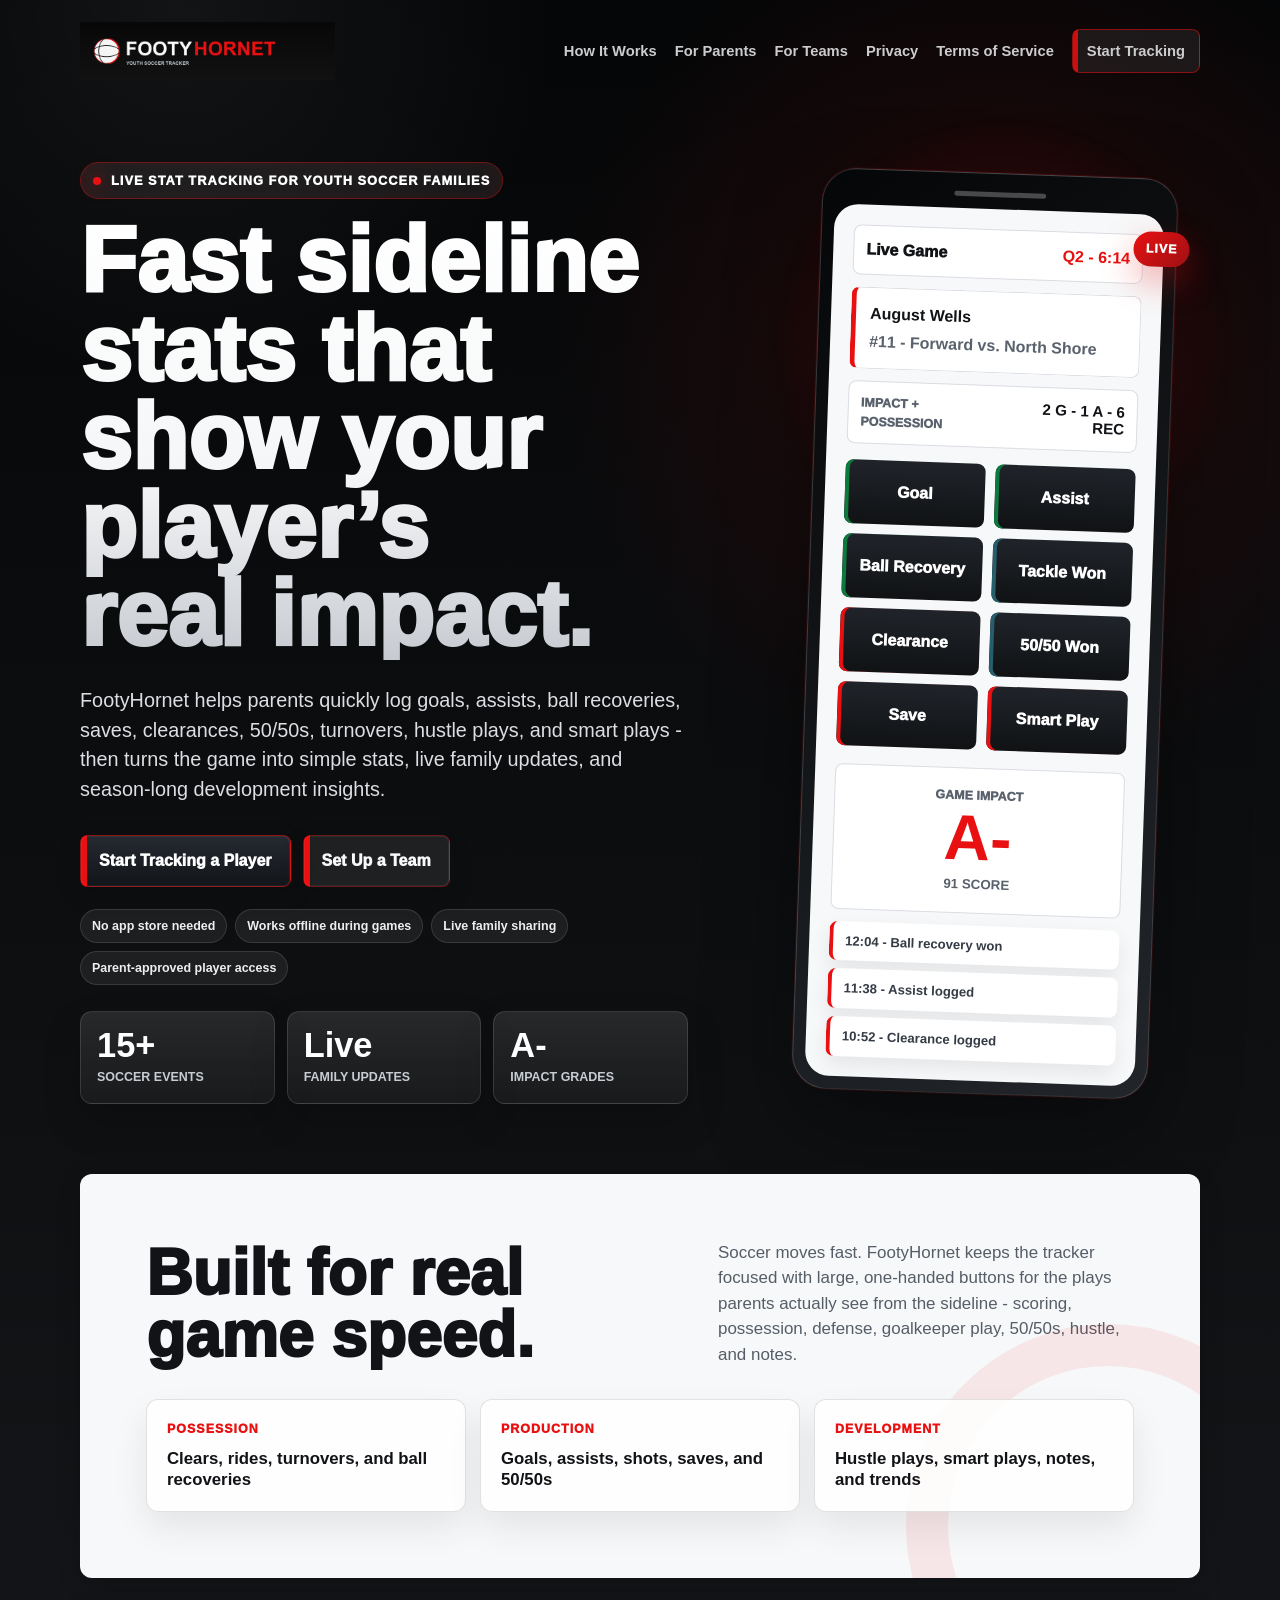
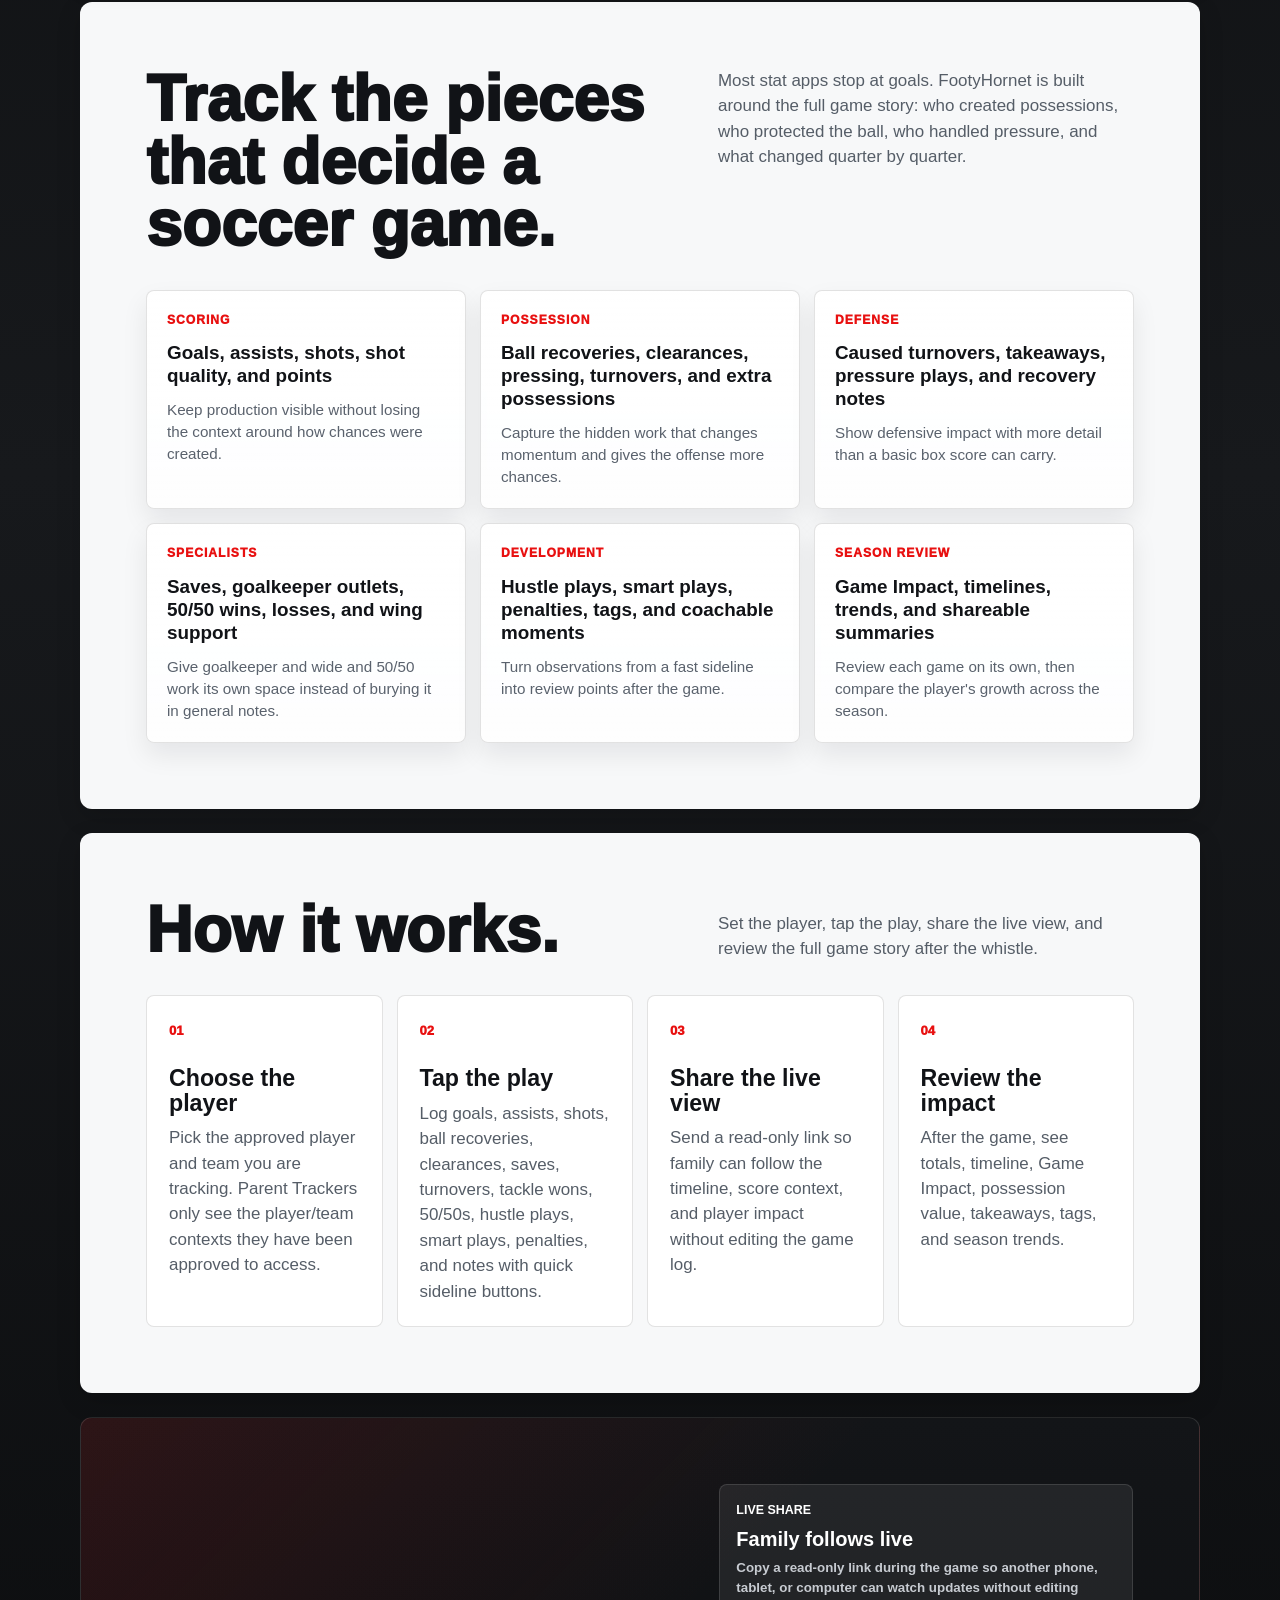
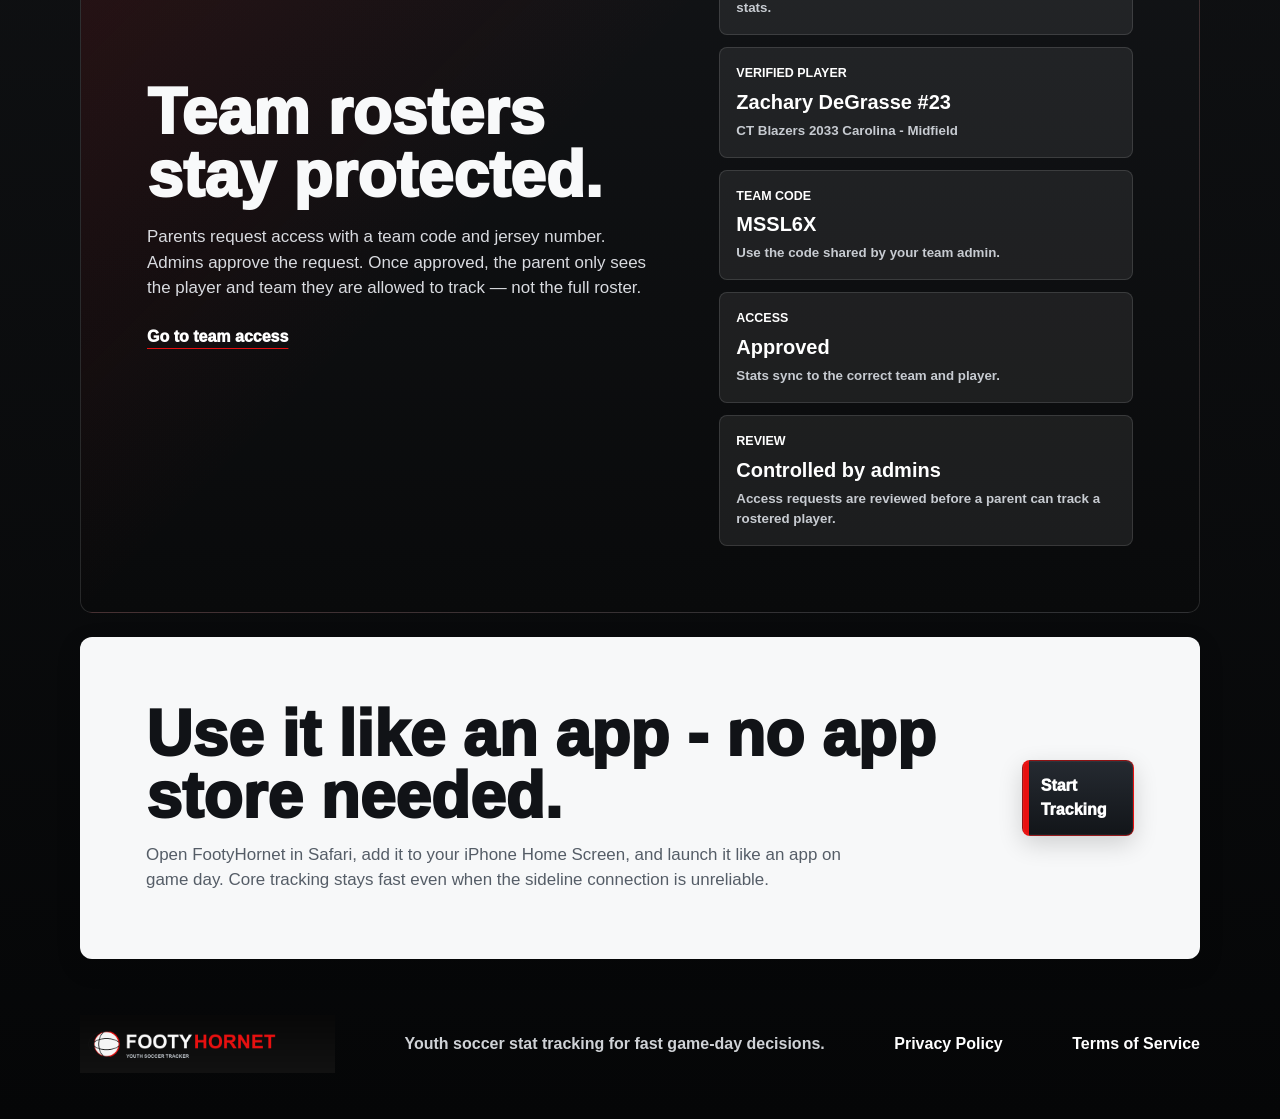
==== index.html @ 80d7936b "Initialize FootyHornet" ====
<!doctype html>
<html lang="en">
  <head>
    <meta charset="utf-8" />
    <meta name="viewport" content="width=device-width, initial-scale=1, viewport-fit=cover" />
    <meta name="theme-color" content="#0b0c0e" />
    <meta
      name="description"
      content="FootyHornet is a mobile-first youth soccer stat tracker for parents, coaches, teams, live game sharing, offline tracking, and season review."
    />
    <title>FootyHornet | Fast sideline stats that show your player&rsquo;s real impact</title>
    <link rel="manifest" href="manifest.json?v=1" />
    <link rel="icon" href="assets/footyhornet-icon.png?v=1" type="image/png" />
    <link rel="apple-touch-icon" href="assets/footyhornet-icon.png?v=1" />
    <link rel="stylesheet" href="landing.css?v=1" />
  </head>
  <body>
    <header class="site-header" aria-label="FootyHornet landing navigation">
      <a class="brand-link" href="/" aria-label="FootyHornet home">
        <img src="assets/footyhornet-logo.png?v=1" alt="FootyHornet" />
      </a>
      <nav class="landing-nav" aria-label="Primary">
        <a href="#how-it-works">How It Works</a>
        <a href="#parents">For Parents</a>
        <a href="#teams">For Teams</a>
        <a href="privacy.html">Privacy</a>
        <a href="terms.html">Terms of Service</a>
        <a class="nav-cta" href="app.html">Start Tracking</a>
      </nav>
    </header>

    <main>
      <section class="hero">
        <div class="hero-copy">
          <div class="hero-kicker">Live stat tracking for youth soccer families</div>
          <h1>Fast sideline stats that show your player&rsquo;s real impact.</h1>
          <p>
            FootyHornet helps parents quickly log goals, assists, ball recoveries, saves,
            clearances, 50/50s, turnovers, hustle plays, and smart plays - then turns the
            game into simple stats, live family updates, and season-long development insights.
          </p>
          <div class="hero-actions">
            <a class="btn primary" href="app.html">Start Tracking a Player</a>
            <a class="btn secondary" href="#teams">Set Up a Team</a>
          </div>
          <div class="trust-row" aria-label="Key app benefits">
            <span>No app store needed</span>
            <span>Works offline during games</span>
            <span>Live family sharing</span>
            <span>Parent-approved player access</span>
          </div>
          <div class="hero-stats" aria-label="Highlighted FootyHornet features">
            <div>
              <strong>15+</strong>
              <span>soccer events</span>
            </div>
            <div>
              <strong>Live</strong>
              <span>family updates</span>
            </div>
            <div>
              <strong>A-</strong>
              <span>impact grades</span>
            </div>
          </div>
        </div>

        <div class="phone-wrap" aria-label="FootyHornet app preview">
          <div class="phone">
            <div class="phone-bar"></div>
            <div class="phone-screen">
              <div class="preview-top">
                <span>Live Game</span>
                <strong>Q2 - 6:14</strong>
              </div>
              <div class="preview-player">
                <strong>August Wells</strong>
                <span>#11 - Forward vs. North Shore</span>
              </div>
              <div class="preview-context">
                <span>Impact + possession</span>
                <strong>2 G - 1 A - 6 REC</strong>
              </div>
              <div class="preview-grid">
                <button>Goal</button>
                <button>Assist</button>
                <button>Ball Recovery</button>
                <button>Tackle Won</button>
                <button>Clearance</button>
                <button>50/50 Won</button>
                <button>Save</button>
                <button>Smart Play</button>
              </div>
              <div class="preview-impact">
                <span>Game Impact</span>
                <strong>A-</strong>
                <small>91 score</small>
              </div>
              <div class="preview-feed" aria-label="Recent game events">
                <span>12:04 - Ball recovery won</span>
                <span>11:38 - Assist logged</span>
                <span>10:52 - Clearance logged</span>
              </div>
            </div>
          </div>
        </div>
      </section>

      <section id="parents" class="section light spotlight-section">
        <div class="section-heading">
          <h2>Built for real game speed.</h2>
          <p>Soccer moves fast. FootyHornet keeps the tracker focused with large, one-handed buttons for the plays parents actually see from the sideline - scoring, possession, defense, goalkeeper play, 50/50s, hustle, and notes.</p>
        </div>
        <div class="spotlight-grid" aria-label="What FootyHornet highlights after games">
          <div><span>Possession</span><strong>Clears, rides, turnovers, and ball recoveries</strong></div>
          <div><span>Production</span><strong>Goals, assists, shots, saves, and 50/50s</strong></div>
          <div><span>Development</span><strong>Hustle plays, smart plays, notes, and trends</strong></div>
        </div>
      </section>

      <section class="section light detail-section" aria-labelledby="tracking-detail-heading">
        <div class="section-heading compact-heading">
          <h2 id="tracking-detail-heading">Track the pieces that decide a soccer game.</h2>
          <p>Most stat apps stop at goals. FootyHornet is built around the full game story: who created possessions, who protected the ball, who handled pressure, and what changed quarter by quarter.</p>
        </div>
        <div class="detail-matrix" aria-label="Detailed soccer tracking categories">
          <article>
            <span>Scoring</span>
            <strong>Goals, assists, shots, shot quality, and points</strong>
            <p>Keep production visible without losing the context around how chances were created.</p>
          </article>
          <article>
            <span>Possession</span>
            <strong>Ball recoveries, clearances, pressing, turnovers, and extra possessions</strong>
            <p>Capture the hidden work that changes momentum and gives the offense more chances.</p>
          </article>
          <article>
            <span>Defense</span>
            <strong>Caused turnovers, takeaways, pressure plays, and recovery notes</strong>
            <p>Show defensive impact with more detail than a basic box score can carry.</p>
          </article>
          <article>
            <span>Specialists</span>
            <strong>Saves, goalkeeper outlets, 50/50 wins, losses, and wing support</strong>
            <p>Give goalkeeper and wide and 50/50 work its own space instead of burying it in general notes.</p>
          </article>
          <article>
            <span>Development</span>
            <strong>Hustle plays, smart plays, penalties, tags, and coachable moments</strong>
            <p>Turn observations from a fast sideline into review points after the game.</p>
          </article>
          <article>
            <span>Season Review</span>
            <strong>Game Impact, timelines, trends, and shareable summaries</strong>
            <p>Review each game on its own, then compare the player's growth across the season.</p>
          </article>
        </div>
      </section>

      <section id="how-it-works" class="section light">
        <div class="section-heading">
          <h2>How it works.</h2>
          <p>Set the player, tap the play, share the live view, and review the full game story after the whistle.</p>
        </div>
        <div class="feature-list">
          <article>
            <span class="feature-number">01</span>
            <h3>Choose the player</h3>
            <p>Pick the approved player and team you are tracking. Parent Trackers only see the player/team contexts they have been approved to access.</p>
          </article>
          <article>
            <span class="feature-number">02</span>
            <h3>Tap the play</h3>
            <p>Log goals, assists, shots, ball recoveries, clearances, saves, turnovers, tackle wons, 50/50s, hustle plays, smart plays, penalties, and notes with quick sideline buttons.</p>
          </article>
          <article>
            <span class="feature-number">03</span>
            <h3>Share the live view</h3>
            <p>Send a read-only link so family can follow the timeline, score context, and player impact without editing the game log.</p>
          </article>
          <article>
            <span class="feature-number">04</span>
            <h3>Review the impact</h3>
            <p>After the game, see totals, timeline, Game Impact, possession value, takeaways, tags, and season trends.</p>
          </article>
        </div>
      </section>

      <section id="teams" class="section dark-split">
        <div>
          <h2>Team rosters stay protected.</h2>
          <p>
            Parents request access with a team code and jersey number. Admins approve the request.
            Once approved, the parent only sees the player and team they are allowed to track — not the full roster.
          </p>
          <a class="text-link" href="app.html">Go to team access</a>
        </div>
        <div class="team-panel">
          <div class="mini-card">
            <span>Live Share</span>
            <strong>Family follows live</strong>
            <small>Copy a read-only link during the game so another phone, tablet, or computer can watch updates without editing stats.</small>
          </div>
          <div class="mini-card">
            <span>Verified Player</span>
            <strong>Zachary DeGrasse #23</strong>
            <small>CT Blazers 2033 Carolina - Midfield</small>
          </div>
          <div class="mini-card">
            <span>Team Code</span>
            <strong>MSSL6X</strong>
            <small>Use the code shared by your team admin.</small>
          </div>
          <div class="mini-card">
            <span>Access</span>
            <strong>Approved</strong>
            <small>Stats sync to the correct team and player.</small>
          </div>
          <div class="mini-card">
            <span>Review</span>
            <strong>Controlled by admins</strong>
            <small>Access requests are reviewed before a parent can track a rostered player.</small>
          </div>
        </div>
      </section>

      <section class="section light install-section">
        <div>
          <h2>Use it like an app - no app store needed.</h2>
          <p>
            Open FootyHornet in Safari, add it to your iPhone Home Screen, and launch it like an app on game day.
            Core tracking stays fast even when the sideline connection is unreliable.
          </p>
        </div>
        <a class="btn primary" href="app.html">Start Tracking</a>
      </section>
    </main>

    <footer class="site-footer">
      <img src="assets/footyhornet-logo.png?v=1" alt="FootyHornet" />
      <span>Youth soccer stat tracking for fast game-day decisions.</span>
      <a href="privacy.html">Privacy Policy</a>
      <a href="terms.html">Terms of Service</a>
    </footer>
  </body>
</html>
---- landing.css ----
:root {
  --lh-black: #050607;
  --lh-carbon-950: #090a0b;
  --lh-carbon-900: #0f1012;
  --lh-carbon-850: #131518;
  --lh-carbon-800: #17191c;
  --lh-carbon-700: #22262b;
  --lh-surface: #f7f8f9;
  --lh-surface-soft: #eef0f2;
  --lh-surface-raised: #ffffff;
  --lh-text-light: #f8f9fa;
  --lh-text-dark: #111317;
  --lh-muted-light: #b8bec5;
  --lh-muted-dark: #5c6570;
  --lh-red: #e81010;
  --lh-red-deep: #9f1115;
  --lh-red-soft: rgba(232, 16, 16, 0.12);
  --lh-line-light: rgba(17, 19, 23, 0.12);
  --lh-line-dark: rgba(255, 255, 255, 0.12);
  --lh-radius-md: 8px;
  --lh-radius-lg: 12px;
  --lh-shadow-card: 0 16px 36px rgba(0, 0, 0, 0.28);
  --lh-shadow-soft: 0 8px 24px rgba(0, 0, 0, 0.16);
  --lh-font: -apple-system, BlinkMacSystemFont, "Segoe UI", sans-serif;

  --red: var(--lh-red);
  --black: var(--lh-black);
  --graphite: var(--lh-carbon-850);
  --graphite-2: var(--lh-carbon-700);
  --white: var(--lh-text-light);
  --light: var(--lh-surface);
  --muted: var(--lh-muted-light);
  --ink: var(--lh-text-dark);
  --line: var(--lh-line-dark);
  --shadow: var(--lh-shadow-card);
}

* {
  box-sizing: border-box;
}

html {
  overflow-x: hidden;
  scroll-behavior: smooth;
}

body {
  margin: 0;
  overflow-x: hidden;
  color: var(--white);
  background:
    radial-gradient(circle at 78% 8%, rgba(232, 16, 16, 0.13), transparent 28rem),
    radial-gradient(circle at 14% 0%, rgba(255, 255, 255, 0.055), transparent 24rem),
    linear-gradient(180deg, var(--lh-black) 0%, var(--lh-carbon-800) 48%, var(--lh-black) 100%);
  font-family: var(--lh-font);
  line-height: 1.5;
}

a {
  color: inherit;
  text-decoration: none;
}

.site-header {
  display: flex;
  align-items: center;
  justify-content: space-between;
  gap: 18px;
  width: min(1120px, calc(100% - 32px));
  margin: 0 auto;
  padding: 22px 0 10px;
}

.brand-link img,
.site-footer img {
  display: block;
  width: min(255px, 58vw);
  height: auto;
}

.landing-nav {
  display: flex;
  align-items: center;
  flex-wrap: wrap;
  gap: 18px;
  row-gap: 10px;
  color: #e7e8ea;
  font-size: 0.92rem;
  font-weight: 800;
}

.landing-nav a {
  opacity: 0.88;
}

.landing-nav a:hover,
.landing-nav a:focus-visible {
  opacity: 1;
}

.nav-cta {
  padding: 10px 14px;
  border: 1px solid rgba(232, 16, 16, 0.62);
  border-radius: var(--lh-radius-md);
  background:
    linear-gradient(90deg, var(--red) 0 5px, transparent 5px),
    rgba(255, 255, 255, 0.08);
}

.hero {
  display: grid;
  grid-template-columns: minmax(0, 1fr) minmax(280px, 430px);
  align-items: center;
  gap: clamp(30px, 7vw, 82px);
  width: min(1120px, calc(100% - 32px));
  margin: 0 auto;
  padding: clamp(54px, 8vh, 88px) 0 70px;
}

.hero-copy h1 {
  max-width: 780px;
  margin: 0;
  color: var(--white);
  font-size: clamp(3.1rem, 8vw, 6.6rem);
  font-weight: 950;
  letter-spacing: 0;
  line-height: 0.92;
}

.hero-copy p {
  max-width: 650px;
  margin: 26px 0 0;
  color: #dcdee2;
  font-size: clamp(1.08rem, 2vw, 1.36rem);
}

.hero-actions,
.trust-row {
  display: flex;
  flex-wrap: wrap;
  gap: 12px;
  margin-top: 30px;
}

.btn {
  display: inline-flex;
  min-height: 48px;
  align-items: center;
  justify-content: center;
  padding: 13px 18px;
  border: 1px solid rgba(232, 16, 16, 0.58);
  border-radius: var(--lh-radius-md);
  font-size: 1rem;
  font-weight: 950;
  box-shadow: var(--lh-shadow-soft), inset 0 0 0 1px rgba(255, 255, 255, 0.05);
}

.btn.primary {
  color: #fff;
  background:
    linear-gradient(90deg, var(--red) 0 6px, transparent 6px),
    linear-gradient(180deg, #252a31, #121519);
}

.btn.secondary {
  color: var(--white);
  border-color: rgba(232, 16, 16, 0.38);
  background:
    linear-gradient(90deg, var(--red) 0 6px, transparent 6px),
    rgba(255, 255, 255, 0.08);
}

.trust-row span {
  padding: 8px 0;
  color: #f3f4f5;
  font-size: 0.9rem;
  font-weight: 850;
}

.trust-row span + span::before {
  content: "";
  display: inline-block;
  width: 6px;
  height: 6px;
  margin: 0 12px 2px 0;
  border-radius: 50%;
  background: var(--red);
}

.phone-wrap {
  display: flex;
  justify-content: center;
}

.phone {
  width: min(100%, 356px);
  padding: 12px;
  border: 1px solid rgba(255, 255, 255, 0.16);
  border-radius: 34px;
  background: linear-gradient(145deg, var(--lh-black), var(--lh-carbon-700));
  box-shadow: var(--shadow);
}

.phone-bar {
  width: 92px;
  height: 5px;
  margin: 6px auto 12px;
  border-radius: 999px;
  background: rgba(255, 255, 255, 0.26);
}

.phone-screen {
  overflow: hidden;
  min-height: 560px;
  padding: 20px;
  border-radius: 24px;
  background: var(--lh-surface);
  color: var(--ink);
}

.preview-top,
.preview-player,
.preview-context,
.preview-impact,
.mini-card {
  border: 1px solid #dadde2;
  border-radius: 8px;
  background: #fff;
}

.preview-top {
  display: flex;
  align-items: center;
  justify-content: space-between;
  padding: 12px;
  font-weight: 950;
}

.preview-top strong {
  color: var(--red);
}

.preview-player {
  margin-top: 12px;
  padding: 14px;
  border-left: 5px solid var(--red);
}

.preview-player strong,
.preview-player span,
.preview-impact span,
.preview-impact small {
  display: block;
}

.preview-player span {
  margin-top: 4px;
  color: #59616c;
  font-weight: 800;
}

.preview-context {
  display: flex;
  align-items: center;
  justify-content: space-between;
  gap: 10px;
  margin-top: 12px;
  padding: 12px;
}

.preview-context span {
  color: #59616c;
  font-size: 0.78rem;
  font-weight: 950;
  text-transform: uppercase;
}

.preview-context strong {
  color: var(--lh-text-dark);
  font-size: 0.95rem;
  line-height: 1.1;
  text-align: right;
}

.preview-grid {
  display: grid;
  grid-template-columns: repeat(2, minmax(0, 1fr));
  gap: 10px;
  margin-top: 16px;
}

.preview-grid button {
  min-height: 64px;
  border: 0;
  border-radius: var(--lh-radius-md);
  color: white;
  background: linear-gradient(180deg, #20242a, #101214);
  box-shadow: inset 4px 0 0 var(--red);
  font: inherit;
  font-weight: 950;
}

.preview-grid button:nth-child(1),
.preview-grid button:nth-child(2),
.preview-grid button:nth-child(3) {
  box-shadow: inset 4px 0 0 #0c7a3c;
}

.preview-grid button:nth-child(4),
.preview-grid button:nth-child(6) {
  box-shadow: inset 4px 0 0 #265f6b;
}

.preview-impact {
  margin-top: 18px;
  padding: 18px;
  text-align: center;
}

.preview-impact span {
  color: #59616c;
  font-size: 0.78rem;
  font-weight: 950;
  text-transform: uppercase;
}

.preview-impact strong {
  display: block;
  margin-top: 4px;
  color: var(--red);
  font-size: 4rem;
  line-height: 0.9;
}

.preview-impact small {
  margin-top: 7px;
  color: #59616c;
  font-weight: 850;
  text-transform: uppercase;
}

.section {
  width: min(1120px, calc(100% - 32px));
  margin: 0 auto 24px;
  padding: clamp(34px, 6vw, 66px);
  border-radius: var(--lh-radius-lg);
}

.section.light {
  color: var(--ink);
  background: var(--light);
  box-shadow: var(--lh-shadow-soft);
}

.section-heading {
  display: grid;
  grid-template-columns: minmax(0, 0.85fr) minmax(260px, 0.65fr);
  gap: 28px;
  align-items: end;
}

.section h2 {
  margin: 0;
  font-size: clamp(2rem, 5vw, 4rem);
  font-weight: 950;
  line-height: 0.98;
}

.section p {
  margin: 0;
  color: #555d67;
  font-size: 1.06rem;
}

.feature-list {
  display: grid;
  grid-template-columns: repeat(auto-fit, minmax(210px, 1fr));
  gap: 14px;
  margin-top: 34px;
}

.feature-list article {
  min-height: 238px;
  padding: 22px;
  border: 1px solid var(--lh-line-light);
  border-radius: var(--lh-radius-md);
  background: var(--lh-surface-raised);
}

.feature-number {
  color: var(--red);
  font-size: 0.82rem;
  font-weight: 950;
}

.feature-list h3 {
  margin: 24px 0 10px;
  font-size: 1.45rem;
  line-height: 1.05;
}

.dark-split {
  display: grid;
  grid-template-columns: minmax(0, 0.85fr) minmax(280px, 0.7fr);
  gap: clamp(28px, 6vw, 70px);
  align-items: center;
  border: 1px solid var(--line);
  background:
    linear-gradient(135deg, rgba(232, 16, 16, 0.12), transparent 42%),
    linear-gradient(180deg, var(--lh-carbon-850), var(--lh-carbon-950));
}

.dark-split p {
  max-width: 620px;
  margin-top: 18px;
  color: #d9dbe0;
}

.text-link {
  display: inline-flex;
  margin-top: 24px;
  color: #fff;
  font-weight: 950;
  text-decoration: underline;
  text-decoration-color: var(--red);
  text-underline-offset: 6px;
}

.team-panel {
  display: grid;
  gap: 12px;
}

.mini-card {
  padding: 16px;
  border-color: rgba(255, 255, 255, 0.12);
  background: rgba(255, 255, 255, 0.075);
  color: #fff;
  border-radius: var(--lh-radius-md);
}

.mini-card span,
.mini-card small {
  display: block;
  color: #c7cbd1;
  font-weight: 850;
}

.mini-card span {
  color: #fff;
  font-size: 0.78rem;
  text-transform: uppercase;
}

.mini-card strong {
  display: block;
  margin-top: 8px;
  font-size: 1.25rem;
  line-height: 1.1;
}

.mini-card small {
  margin-top: 8px;
}

.install-section {
  display: flex;
  align-items: center;
  justify-content: space-between;
  gap: 24px;
}

.install-section p {
  max-width: 720px;
  margin-top: 14px;
}

.site-footer {
  display: flex;
  align-items: center;
  justify-content: space-between;
  gap: 18px;
  width: min(1120px, calc(100% - 32px));
  margin: 0 auto;
  padding: 32px 0 46px;
  color: #cfd2d6;
  font-weight: 800;
}

.site-footer a {
  color: #ffffff;
  text-decoration-color: rgba(232, 16, 16, 0.7);
  text-underline-offset: 4px;
}

@media (max-width: 820px) {
  .site-header {
    align-items: flex-start;
    flex-direction: column;
  }

  .landing-nav {
    width: 100%;
    justify-content: space-between;
    gap: 8px;
    font-size: 0.82rem;
  }

  .hero,
  .section-heading,
  .dark-split,
  .feature-list {
    grid-template-columns: 1fr;
  }

  .hero {
    min-height: auto;
    padding-top: 34px;
  }

  .phone {
    width: min(100%, 334px);
  }

  .phone-screen {
    min-height: 500px;
  }

  .section {
    padding: 28px 18px;
  }

  .feature-list article {
    min-height: auto;
  }

  .install-section,
  .site-footer {
    align-items: stretch;
    flex-direction: column;
  }

  .install-section .btn {
    width: 100%;
  }
}

@media (max-width: 440px) {
  .landing-nav a:not(.nav-cta) {
    display: none;
  }

  .landing-nav {
    justify-content: flex-start;
  }

  .nav-cta {
    width: 100%;
    text-align: center;
  }

  .hero-copy h1 {
    font-size: 3rem;
  }
}

/* Professional refinement pass */
.hero-copy h1 {
  font-size: clamp(2.75rem, 7.2vw, 6.1rem);
  line-height: 0.96;
}

.hero-copy p {
  font-size: clamp(1rem, 1.7vw, 1.24rem);
  line-height: 1.5;
}

.trust-row {
  gap: 8px;
  margin-top: 22px;
}

.trust-row span {
  display: inline-flex;
  min-height: 34px;
  align-items: center;
  padding: 7px 11px;
  border: 1px solid rgba(255, 255, 255, 0.12);
  border-radius: 999px;
  color: #eceef1;
  background: rgba(255, 255, 255, 0.065);
  font-size: 0.78rem;
  line-height: 1;
}

.trust-row span + span::before {
  display: none;
}

@media (max-width: 820px) {
  .hero-copy h1 {
    font-size: clamp(2.36rem, 10.8vw, 4rem);
    line-height: 1;
  }

  .hero-copy p {
    font-size: 1rem;
  }
}

@media (max-width: 440px) {
  .hero-copy h1 {
    font-size: clamp(2.22rem, 11vw, 3.08rem);
  }

  .trust-row {
    margin-top: 18px;
  }
}

/* Homepage visual refresh */
.site-header {
  position: relative;
  z-index: 2;
}

.hero {
  position: relative;
}

.hero::before {
  content: "";
  position: absolute;
  inset: 18px -42px auto auto;
  width: min(42vw, 480px);
  height: min(42vw, 480px);
  border-radius: 50%;
  background: radial-gradient(circle, rgba(232, 16, 16, 0.24), rgba(232, 16, 16, 0) 68%);
  filter: blur(4px);
  pointer-events: none;
  z-index: -1;
}

.hero-kicker {
  display: inline-flex;
  align-items: center;
  gap: 10px;
  margin-bottom: 18px;
  padding: 8px 12px;
  border: 1px solid rgba(232, 16, 16, 0.42);
  border-radius: 999px;
  color: #fff;
  background: rgba(255, 255, 255, 0.07);
  box-shadow: inset 0 0 24px rgba(232, 16, 16, 0.08);
  font-size: 0.8rem;
  font-weight: 950;
  letter-spacing: 0.08em;
  text-transform: uppercase;
}

.hero-kicker::before {
  content: "";
  width: 8px;
  height: 8px;
  border-radius: 50%;
  background: var(--red);
  box-shadow: 0 0 18px rgba(232, 16, 16, 0.9);
}

.hero-copy h1 {
  background: linear-gradient(180deg, #ffffff 0%, #f5f6f7 58%, #c7cbd1 100%);
  -webkit-background-clip: text;
  background-clip: text;
  color: transparent;
  text-wrap: balance;
}

.hero-copy p {
  text-wrap: pretty;
}

.hero-stats {
  display: grid;
  grid-template-columns: repeat(3, minmax(0, 1fr));
  gap: 12px;
  max-width: 640px;
  margin-top: 26px;
}

.hero-stats div {
  padding: 16px;
  border: 1px solid rgba(255, 255, 255, 0.13);
  border-radius: var(--lh-radius-lg);
  background: linear-gradient(180deg, rgba(255, 255, 255, 0.105), rgba(255, 255, 255, 0.045));
  box-shadow: 0 18px 38px rgba(0, 0, 0, 0.18);
}

.hero-stats strong,
.hero-stats span {
  display: block;
}

.hero-stats strong {
  color: #fff;
  font-size: clamp(1.35rem, 3vw, 2.15rem);
  line-height: 1;
}

.hero-stats span {
  margin-top: 6px;
  color: #c8cdd4;
  font-size: 0.78rem;
  font-weight: 850;
  text-transform: uppercase;
}

.phone-wrap {
  perspective: 1100px;
}

.phone {
  position: relative;
  transform: rotate(2deg);
  box-shadow: 0 34px 88px rgba(0, 0, 0, 0.42), 0 0 0 1px rgba(232, 16, 16, 0.16);
}

.phone::after {
  content: "Live";
  position: absolute;
  top: 52px;
  right: -14px;
  padding: 8px 12px;
  border-radius: 999px;
  color: #fff;
  background: linear-gradient(135deg, var(--red), var(--lh-red-deep));
  box-shadow: 0 14px 34px rgba(232, 16, 16, 0.35);
  font-size: 0.78rem;
  font-weight: 950;
  letter-spacing: 0.08em;
  text-transform: uppercase;
}

.preview-feed {
  display: grid;
  gap: 8px;
  margin-top: 12px;
}

.preview-feed span {
  padding: 10px 12px;
  border-left: 4px solid var(--red);
  border-radius: 8px;
  background: #fff;
  color: #343b44;
  box-shadow: 0 8px 20px rgba(17, 19, 23, 0.08);
  font-size: 0.82rem;
  font-weight: 850;
}

.spotlight-section {
  position: relative;
  overflow: hidden;
  background:
    radial-gradient(circle at top right, rgba(232, 16, 16, 0.1), transparent 28rem),
    var(--light);
}

.spotlight-section::after {
  content: "";
  position: absolute;
  right: -110px;
  bottom: -150px;
  width: 320px;
  height: 320px;
  border: 42px solid rgba(232, 16, 16, 0.08);
  border-radius: 50%;
}

.spotlight-grid {
  position: relative;
  z-index: 1;
  display: grid;
  grid-template-columns: repeat(3, minmax(0, 1fr));
  gap: 14px;
  margin-top: 32px;
}

.spotlight-grid div {
  padding: 20px;
  border: 1px solid var(--lh-line-light);
  border-radius: var(--lh-radius-lg);
  background: rgba(255, 255, 255, 0.82);
  box-shadow: 0 16px 34px rgba(17, 19, 23, 0.08);
}

.spotlight-grid span,
.spotlight-grid strong {
  display: block;
}

.spotlight-grid span {
  color: var(--red);
  font-size: 0.78rem;
  font-weight: 950;
  letter-spacing: 0.08em;
  text-transform: uppercase;
}

.spotlight-grid strong {
  margin-top: 10px;
  color: var(--ink);
  font-size: 1.05rem;
  line-height: 1.25;
}

.compact-heading {
  align-items: start;
}

.detail-section {
  background:
    linear-gradient(180deg, rgba(255, 255, 255, 0.96), rgba(238, 240, 242, 0.96)),
    radial-gradient(circle at 8% 20%, rgba(232, 16, 16, 0.08), transparent 22rem);
}

.detail-matrix {
  display: grid;
  grid-template-columns: repeat(auto-fit, minmax(250px, 1fr));
  gap: 14px;
  margin-top: 34px;
}

.detail-matrix article {
  min-height: 214px;
  padding: 20px;
  border: 1px solid var(--lh-line-light);
  border-radius: var(--lh-radius-md);
  background:
    linear-gradient(180deg, rgba(255, 255, 255, 0.96), rgba(255, 255, 255, 0.84));
  box-shadow: 0 12px 26px rgba(17, 19, 23, 0.08);
}

.detail-matrix span,
.detail-matrix strong {
  display: block;
}

.detail-matrix span {
  color: var(--red);
  font-size: 0.76rem;
  font-weight: 950;
  letter-spacing: 0.08em;
  text-transform: uppercase;
}

.detail-matrix strong {
  margin-top: 12px;
  color: var(--lh-text-dark);
  font-size: 1.18rem;
  line-height: 1.22;
}

.detail-matrix p {
  margin-top: 12px;
  color: #5a626d;
  font-size: 0.95rem;
  line-height: 1.45;
}

@media (max-width: 820px) {
  .hero::before {
    inset: 80px -120px auto auto;
    width: 360px;
    height: 360px;
  }

  .hero-stats,
  .spotlight-grid,
  .detail-matrix {
    grid-template-columns: 1fr;
  }

  .phone {
    transform: none;
  }
}
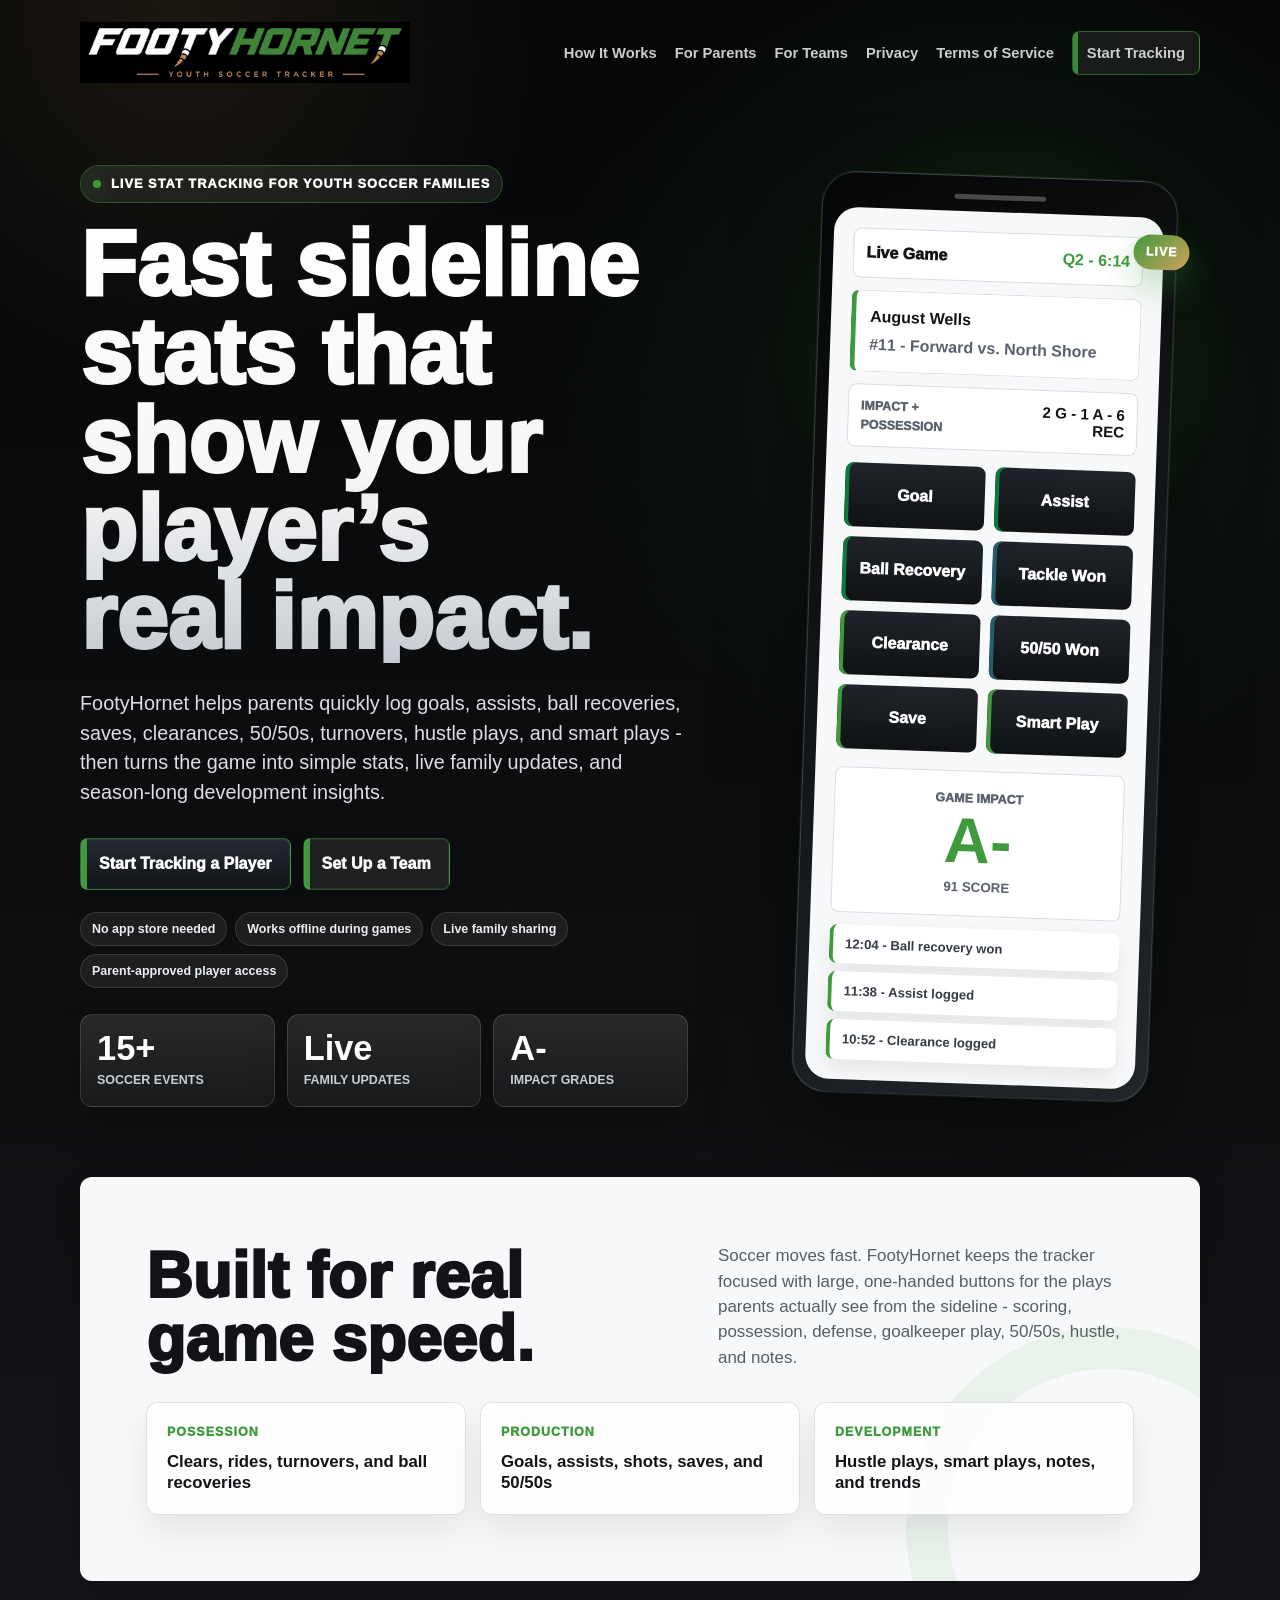
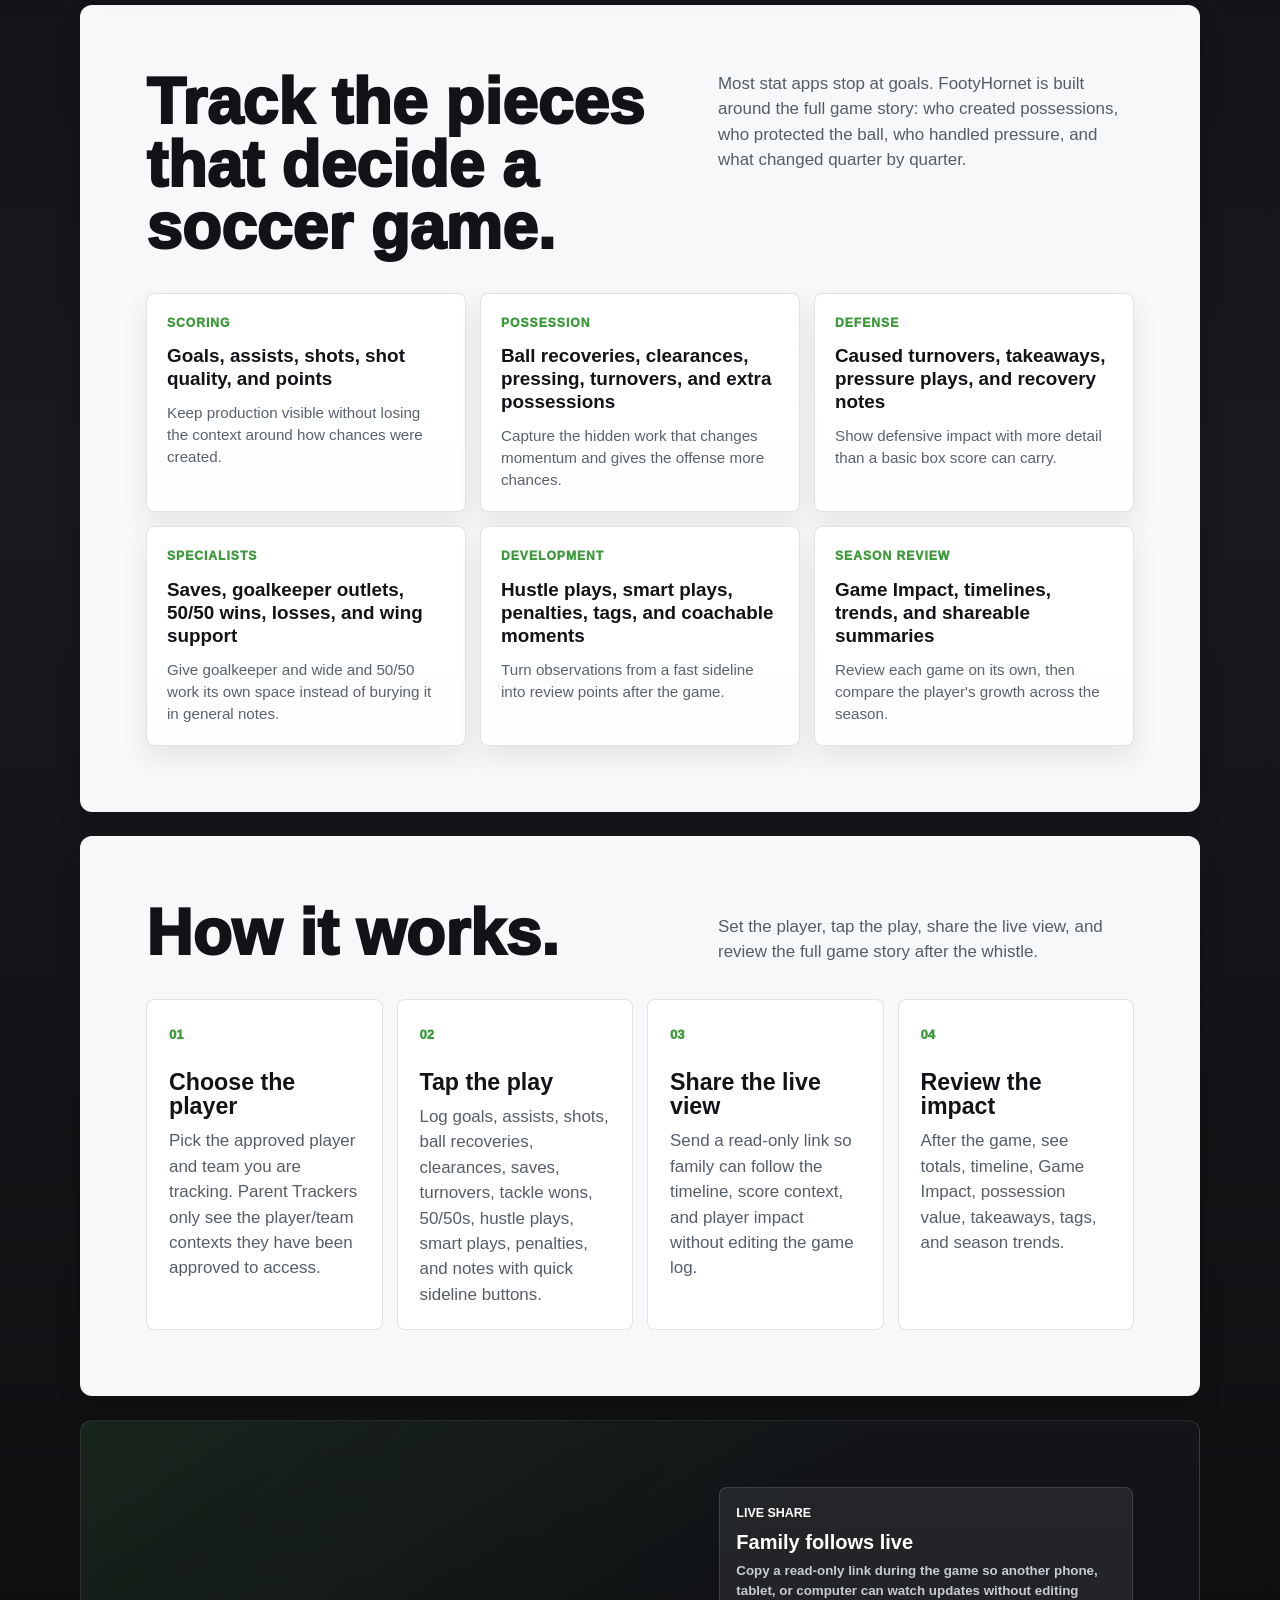
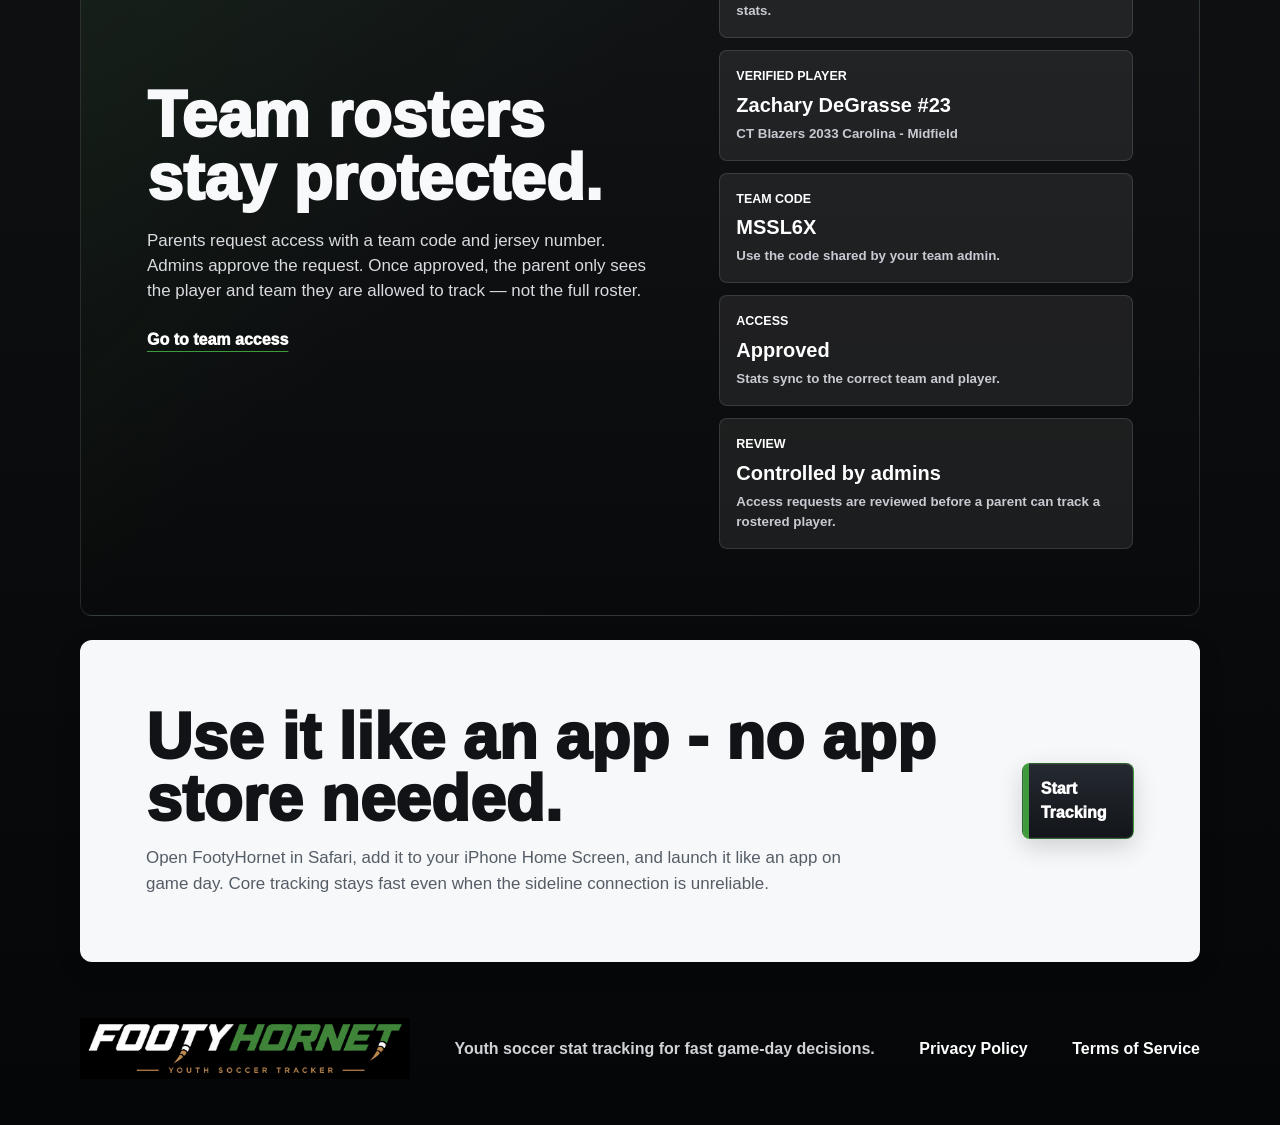
==== commit aba3fef3: "Rebrand FootyHornet" ====
--- a/index.html
+++ b/index.html
@@ -9,15 +9,15 @@
       content="FootyHornet is a mobile-first youth soccer stat tracker for parents, coaches, teams, live game sharing, offline tracking, and season review."
     />
     <title>FootyHornet | Fast sideline stats that show your player&rsquo;s real impact</title>
-    <link rel="manifest" href="manifest.json?v=1" />
-    <link rel="icon" href="assets/footyhornet-icon.png?v=1" type="image/png" />
-    <link rel="apple-touch-icon" href="assets/footyhornet-icon.png?v=1" />
-    <link rel="stylesheet" href="landing.css?v=1" />
+    <link rel="manifest" href="manifest.json?v=2" />
+    <link rel="icon" href="assets/footyhornet-icon.png?v=2" type="image/png" />
+    <link rel="apple-touch-icon" href="assets/footyhornet-icon.png?v=2" />
+    <link rel="stylesheet" href="landing.css?v=2" />
   </head>
   <body>
     <header class="site-header" aria-label="FootyHornet landing navigation">
       <a class="brand-link" href="/" aria-label="FootyHornet home">
-        <img src="assets/footyhornet-logo.png?v=1" alt="FootyHornet" />
+        <img src="assets/footyhornet-logo.png?v=2" alt="FootyHornet" />
       </a>
       <nav class="landing-nav" aria-label="Primary">
         <a href="#how-it-works">How It Works</a>
@@ -237,7 +237,7 @@
     </main>
 
     <footer class="site-footer">
-      <img src="assets/footyhornet-logo.png?v=1" alt="FootyHornet" />
+      <img src="assets/footyhornet-logo.png?v=2" alt="FootyHornet" />
       <span>Youth soccer stat tracking for fast game-day decisions.</span>
       <a href="privacy.html">Privacy Policy</a>
       <a href="terms.html">Terms of Service</a>
--- a/landing.css
+++ b/landing.css
@@ -12,9 +12,14 @@
   --lh-text-dark: #111317;
   --lh-muted-light: #b8bec5;
   --lh-muted-dark: #5c6570;
-  --lh-red: #e81010;
-  --lh-red-deep: #9f1115;
-  --lh-red-soft: rgba(232, 16, 16, 0.12);
+  --fh-green: #3f9a3d;
+  --fh-green-deep: #1f5e25;
+  --fh-green-soft: rgba(63, 154, 61, 0.14);
+  --fh-gold: #d0a05d;
+  --fh-gold-soft: rgba(208, 160, 93, 0.16);
+  --lh-red: var(--fh-green);
+  --lh-red-deep: var(--fh-green-deep);
+  --lh-red-soft: var(--fh-green-soft);
   --lh-line-light: rgba(17, 19, 23, 0.12);
   --lh-line-dark: rgba(255, 255, 255, 0.12);
   --lh-radius-md: 8px;
@@ -24,6 +29,7 @@
   --lh-font: -apple-system, BlinkMacSystemFont, "Segoe UI", sans-serif;
 
   --red: var(--lh-red);
+  --gold: var(--fh-gold);
   --black: var(--lh-black);
   --graphite: var(--lh-carbon-850);
   --graphite-2: var(--lh-carbon-700);
@@ -49,8 +55,8 @@
   overflow-x: hidden;
   color: var(--white);
   background:
-    radial-gradient(circle at 78% 8%, rgba(232, 16, 16, 0.13), transparent 28rem),
-    radial-gradient(circle at 14% 0%, rgba(255, 255, 255, 0.055), transparent 24rem),
+    radial-gradient(circle at 78% 8%, rgba(63, 154, 61, 0.13), transparent 28rem),
+    radial-gradient(circle at 14% 0%, rgba(208, 160, 93, 0.11), transparent 24rem),
     linear-gradient(180deg, var(--lh-black) 0%, var(--lh-carbon-800) 48%, var(--lh-black) 100%);
   font-family: var(--lh-font);
   line-height: 1.5;
@@ -74,7 +80,7 @@
 .brand-link img,
 .site-footer img {
   display: block;
-  width: min(255px, 58vw);
+  width: min(330px, 72vw);
   height: auto;
 }
 
@@ -100,7 +106,7 @@
 
 .nav-cta {
   padding: 10px 14px;
-  border: 1px solid rgba(232, 16, 16, 0.62);
+  border: 1px solid rgba(63, 154, 61, 0.62);
   border-radius: var(--lh-radius-md);
   background:
     linear-gradient(90deg, var(--red) 0 5px, transparent 5px),
@@ -148,7 +154,7 @@
   align-items: center;
   justify-content: center;
   padding: 13px 18px;
-  border: 1px solid rgba(232, 16, 16, 0.58);
+  border: 1px solid rgba(63, 154, 61, 0.58);
   border-radius: var(--lh-radius-md);
   font-size: 1rem;
   font-weight: 950;
@@ -164,7 +170,7 @@
 
 .btn.secondary {
   color: var(--white);
-  border-color: rgba(232, 16, 16, 0.38);
+  border-color: rgba(63, 154, 61, 0.38);
   background:
     linear-gradient(90deg, var(--red) 0 6px, transparent 6px),
     rgba(255, 255, 255, 0.08);
@@ -184,7 +190,7 @@
   height: 6px;
   margin: 0 12px 2px 0;
   border-radius: 50%;
-  background: var(--red);
+  background: var(--gold);
 }
 
 .phone-wrap {
@@ -406,7 +412,7 @@
   align-items: center;
   border: 1px solid var(--line);
   background:
-    linear-gradient(135deg, rgba(232, 16, 16, 0.12), transparent 42%),
+    linear-gradient(135deg, rgba(63, 154, 61, 0.12), transparent 42%),
     linear-gradient(180deg, var(--lh-carbon-850), var(--lh-carbon-950));
 }
 
@@ -489,7 +495,7 @@
 
 .site-footer a {
   color: #ffffff;
-  text-decoration-color: rgba(232, 16, 16, 0.7);
+  text-decoration-color: rgba(63, 154, 61, 0.7);
   text-underline-offset: 4px;
 }
 
@@ -635,7 +641,7 @@
   width: min(42vw, 480px);
   height: min(42vw, 480px);
   border-radius: 50%;
-  background: radial-gradient(circle, rgba(232, 16, 16, 0.24), rgba(232, 16, 16, 0) 68%);
+  background: radial-gradient(circle, rgba(63, 154, 61, 0.24), rgba(63, 154, 61, 0) 68%);
   filter: blur(4px);
   pointer-events: none;
   z-index: -1;
@@ -647,11 +653,11 @@
   gap: 10px;
   margin-bottom: 18px;
   padding: 8px 12px;
-  border: 1px solid rgba(232, 16, 16, 0.42);
+  border: 1px solid rgba(63, 154, 61, 0.42);
   border-radius: 999px;
   color: #fff;
   background: rgba(255, 255, 255, 0.07);
-  box-shadow: inset 0 0 24px rgba(232, 16, 16, 0.08);
+  box-shadow: inset 0 0 24px rgba(63, 154, 61, 0.08);
   font-size: 0.8rem;
   font-weight: 950;
   letter-spacing: 0.08em;
@@ -664,7 +670,7 @@
   height: 8px;
   border-radius: 50%;
   background: var(--red);
-  box-shadow: 0 0 18px rgba(232, 16, 16, 0.9);
+  box-shadow: 0 0 18px rgba(63, 154, 61, 0.9);
 }
 
 .hero-copy h1 {
@@ -721,7 +727,7 @@
 .phone {
   position: relative;
   transform: rotate(2deg);
-  box-shadow: 0 34px 88px rgba(0, 0, 0, 0.42), 0 0 0 1px rgba(232, 16, 16, 0.16);
+  box-shadow: 0 34px 88px rgba(0, 0, 0, 0.42), 0 0 0 1px rgba(63, 154, 61, 0.16);
 }
 
 .phone::after {
@@ -732,8 +738,8 @@
   padding: 8px 12px;
   border-radius: 999px;
   color: #fff;
-  background: linear-gradient(135deg, var(--red), var(--lh-red-deep));
-  box-shadow: 0 14px 34px rgba(232, 16, 16, 0.35);
+  background: linear-gradient(135deg, var(--red), var(--gold));
+  box-shadow: 0 14px 34px rgba(63, 154, 61, 0.35);
   font-size: 0.78rem;
   font-weight: 950;
   letter-spacing: 0.08em;
@@ -761,7 +767,7 @@
   position: relative;
   overflow: hidden;
   background:
-    radial-gradient(circle at top right, rgba(232, 16, 16, 0.1), transparent 28rem),
+    radial-gradient(circle at top right, rgba(63, 154, 61, 0.1), transparent 28rem),
     var(--light);
 }
 
@@ -772,7 +778,7 @@
   bottom: -150px;
   width: 320px;
   height: 320px;
-  border: 42px solid rgba(232, 16, 16, 0.08);
+  border: 42px solid rgba(63, 154, 61, 0.08);
   border-radius: 50%;
 }
 
@@ -820,7 +826,7 @@
 .detail-section {
   background:
     linear-gradient(180deg, rgba(255, 255, 255, 0.96), rgba(238, 240, 242, 0.96)),
-    radial-gradient(circle at 8% 20%, rgba(232, 16, 16, 0.08), transparent 22rem);
+    radial-gradient(circle at 8% 20%, rgba(63, 154, 61, 0.08), transparent 22rem);
 }
 
 .detail-matrix {
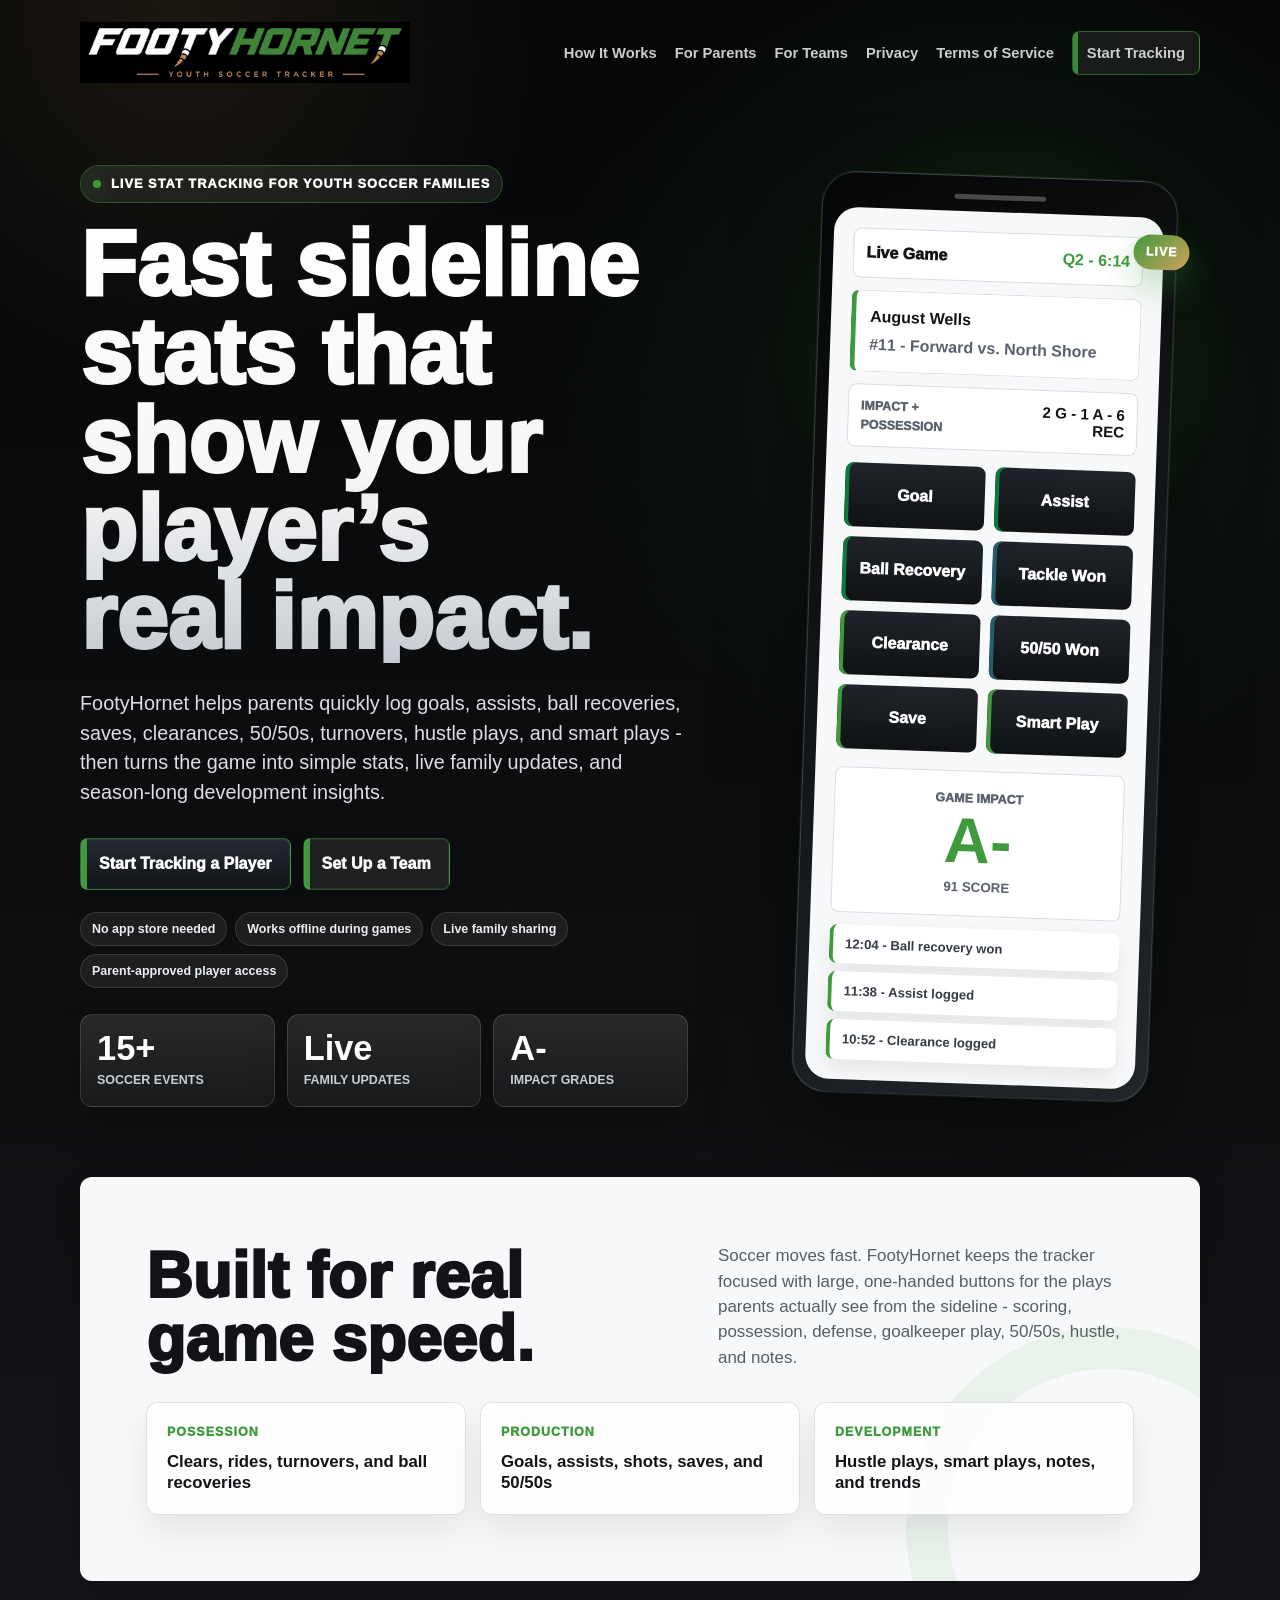
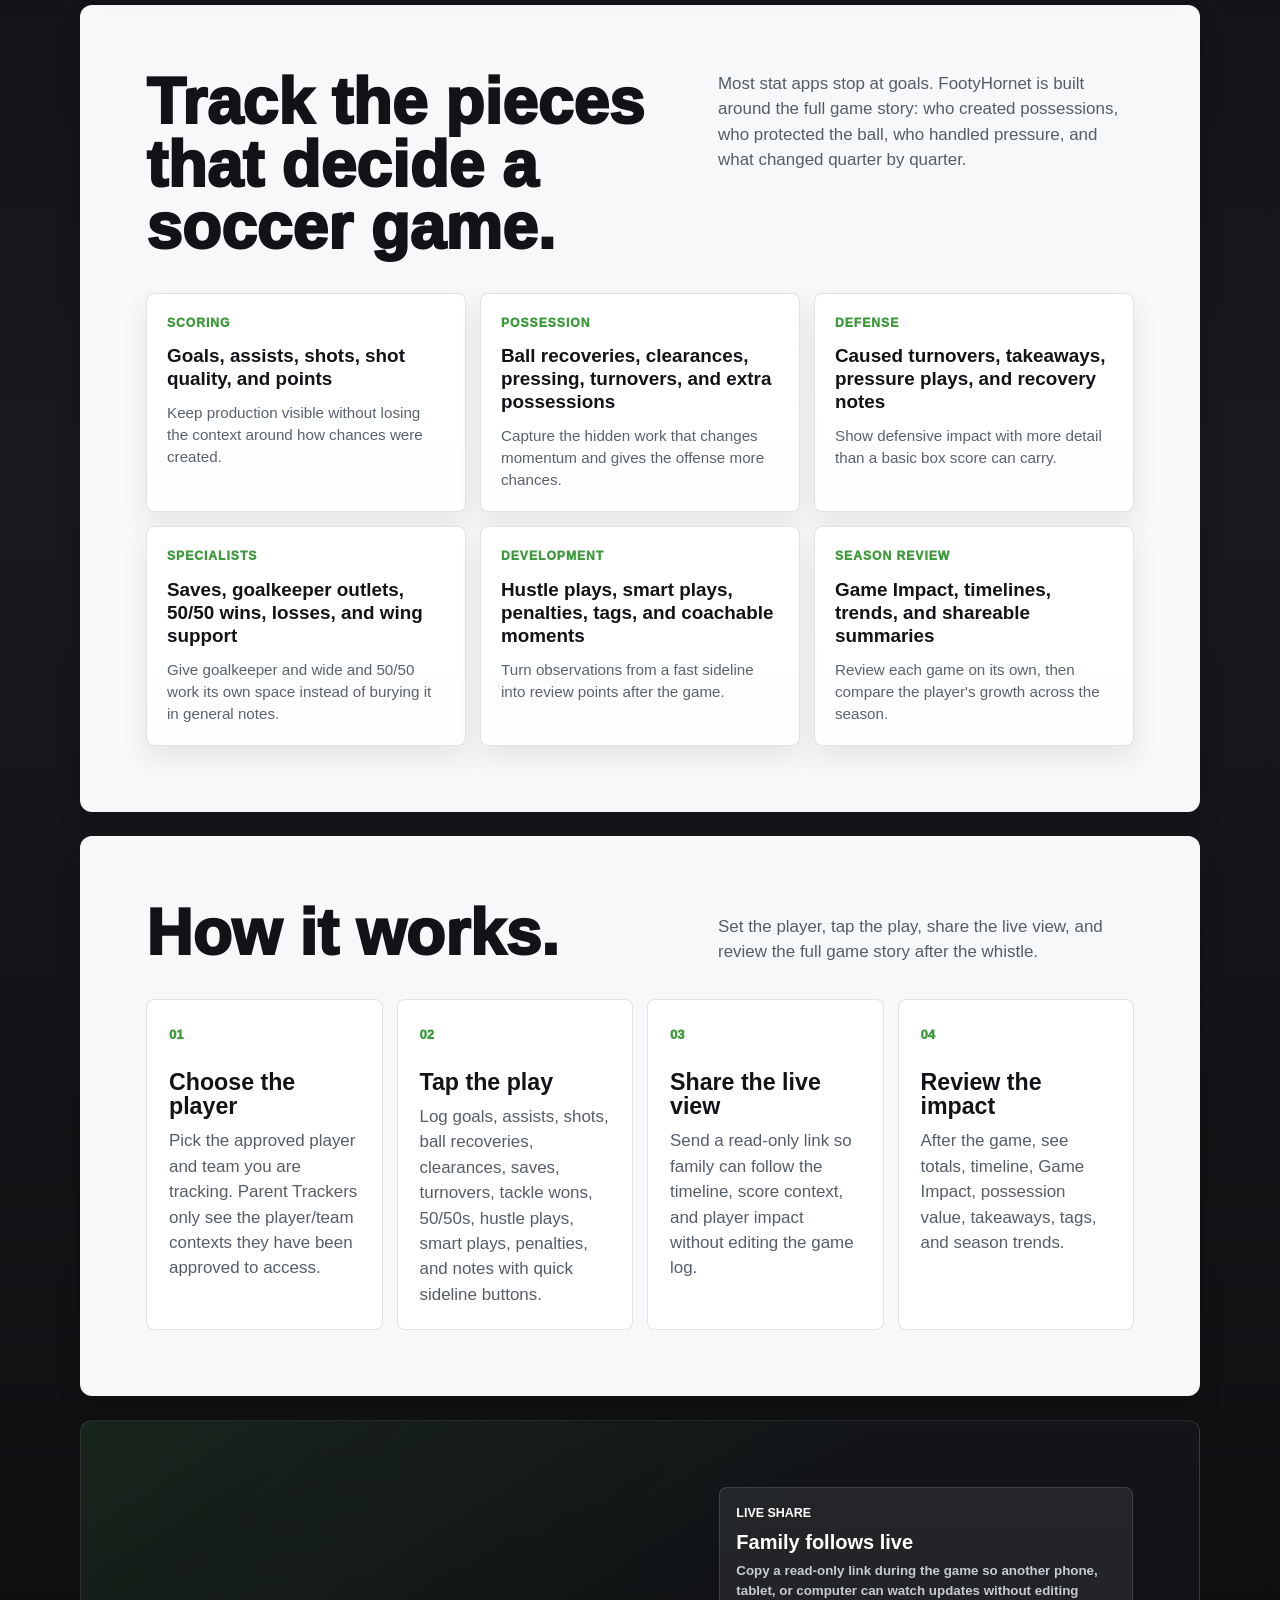
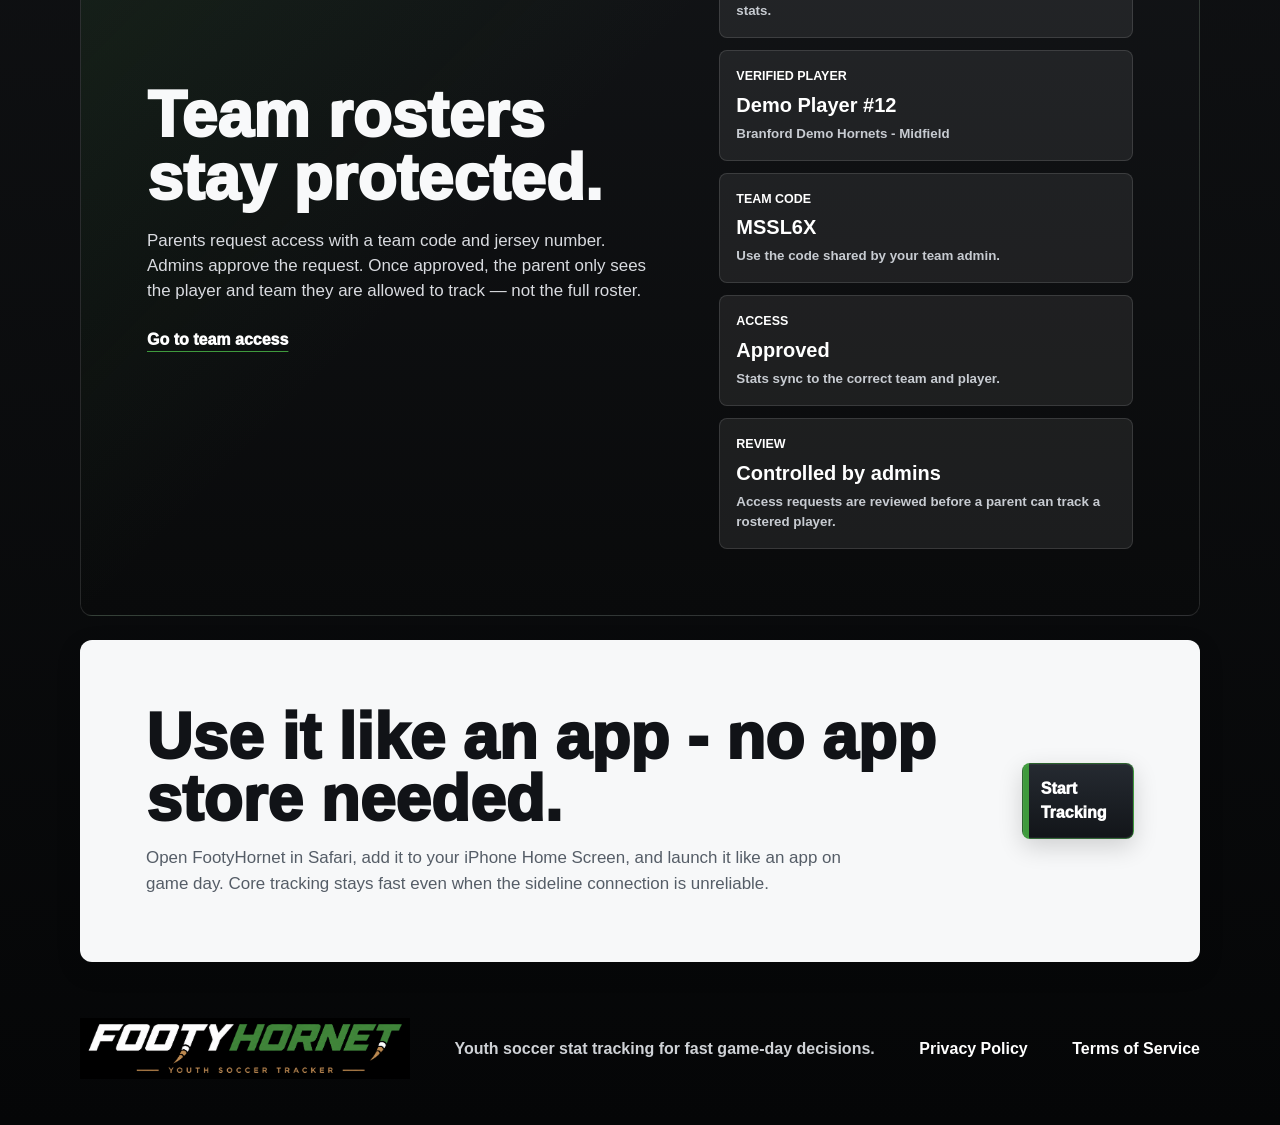
==== commit f59ffa15: "Improve FootyHornet game-day flow" ====
--- a/index.html
+++ b/index.html
@@ -9,15 +9,15 @@
       content="FootyHornet is a mobile-first youth soccer stat tracker for parents, coaches, teams, live game sharing, offline tracking, and season review."
     />
     <title>FootyHornet | Fast sideline stats that show your player&rsquo;s real impact</title>
-    <link rel="manifest" href="manifest.json?v=2" />
-    <link rel="icon" href="assets/footyhornet-icon.png?v=2" type="image/png" />
-    <link rel="apple-touch-icon" href="assets/footyhornet-icon.png?v=2" />
-    <link rel="stylesheet" href="landing.css?v=2" />
+    <link rel="manifest" href="manifest.json?v=4" />
+    <link rel="icon" href="assets/footyhornet-icon.png?v=4" type="image/png" />
+    <link rel="apple-touch-icon" href="assets/footyhornet-icon.png?v=4" />
+    <link rel="stylesheet" href="landing.css?v=4" />
   </head>
   <body>
     <header class="site-header" aria-label="FootyHornet landing navigation">
       <a class="brand-link" href="/" aria-label="FootyHornet home">
-        <img src="assets/footyhornet-logo.png?v=2" alt="FootyHornet" />
+        <img src="assets/footyhornet-logo.png?v=4" alt="FootyHornet" />
       </a>
       <nav class="landing-nav" aria-label="Primary">
         <a href="#how-it-works">How It Works</a>
@@ -203,8 +203,8 @@
           </div>
           <div class="mini-card">
             <span>Verified Player</span>
-            <strong>Zachary DeGrasse #23</strong>
-            <small>CT Blazers 2033 Carolina - Midfield</small>
+            <strong>Demo Player #12</strong>
+            <small>Branford Demo Hornets - Midfield</small>
           </div>
           <div class="mini-card">
             <span>Team Code</span>
@@ -237,7 +237,7 @@
     </main>
 
     <footer class="site-footer">
-      <img src="assets/footyhornet-logo.png?v=2" alt="FootyHornet" />
+      <img src="assets/footyhornet-logo.png?v=4" alt="FootyHornet" />
       <span>Youth soccer stat tracking for fast game-day decisions.</span>
       <a href="privacy.html">Privacy Policy</a>
       <a href="terms.html">Terms of Service</a>
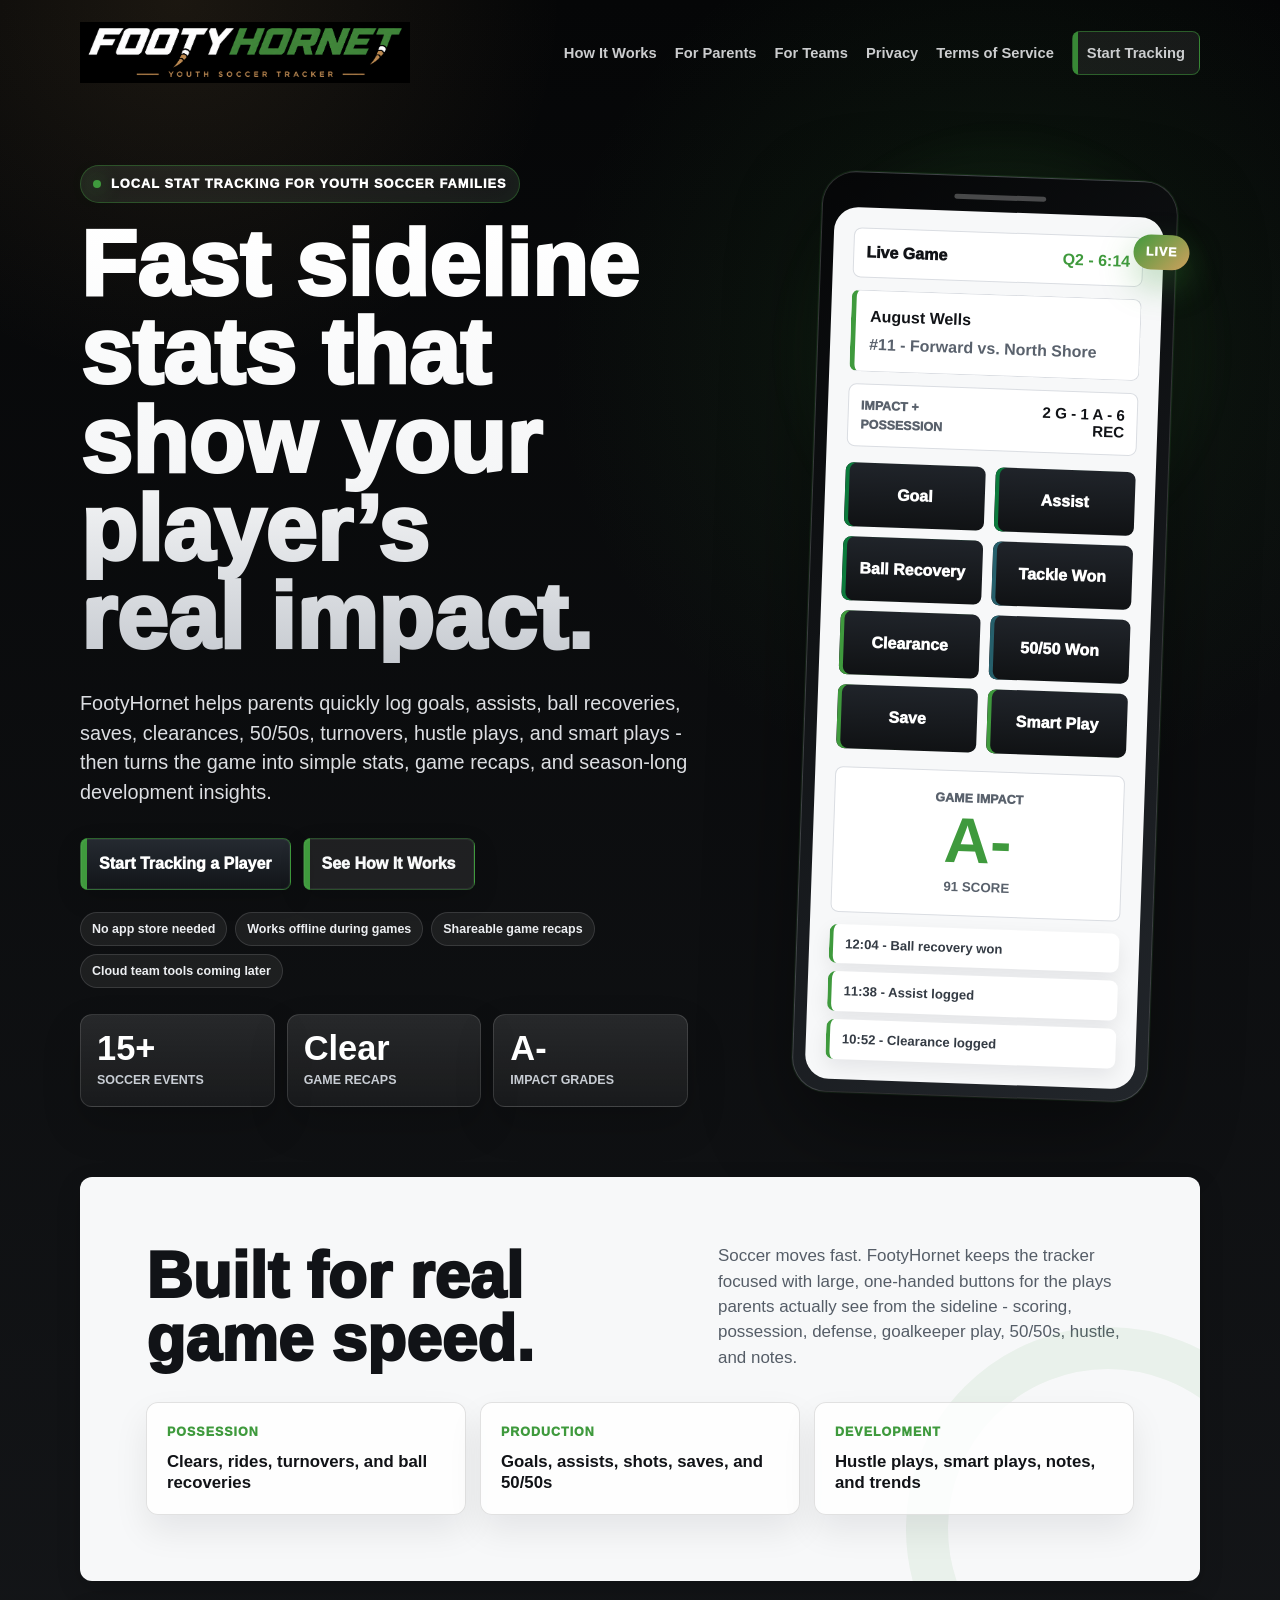
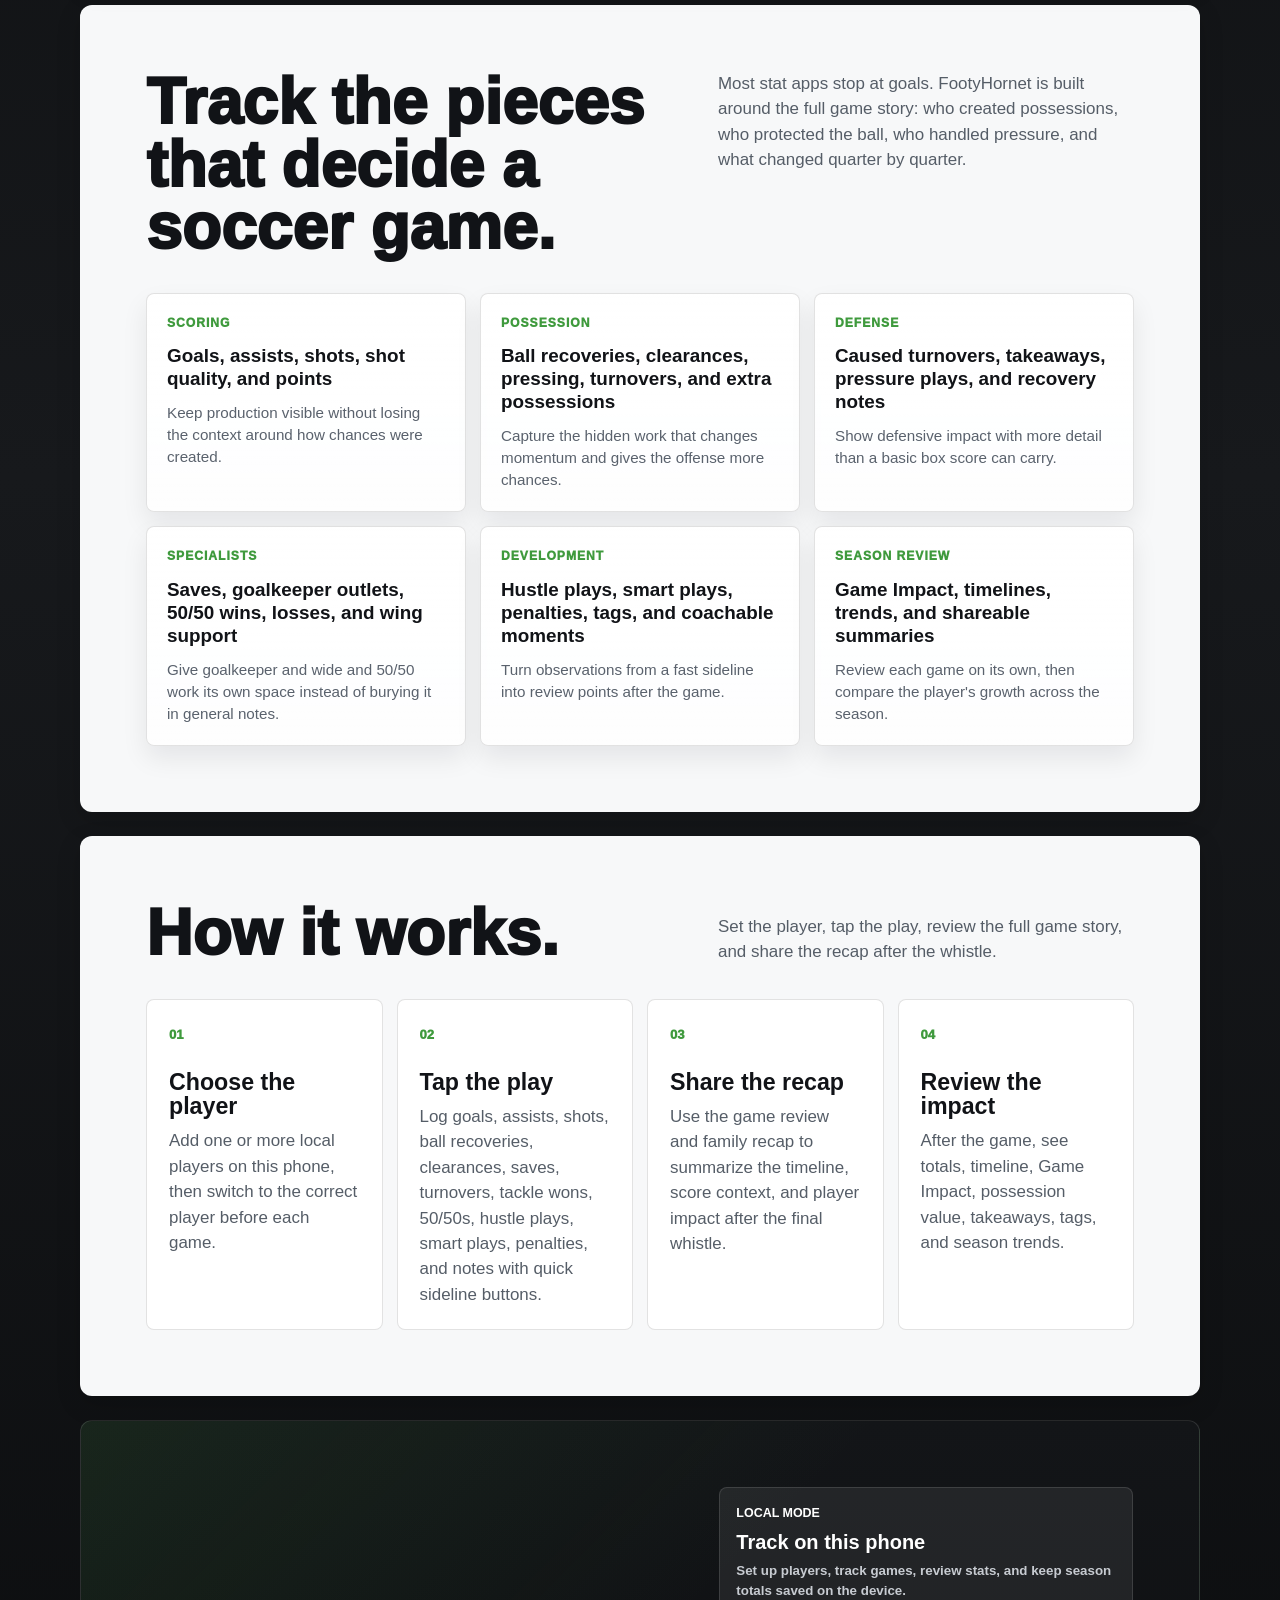
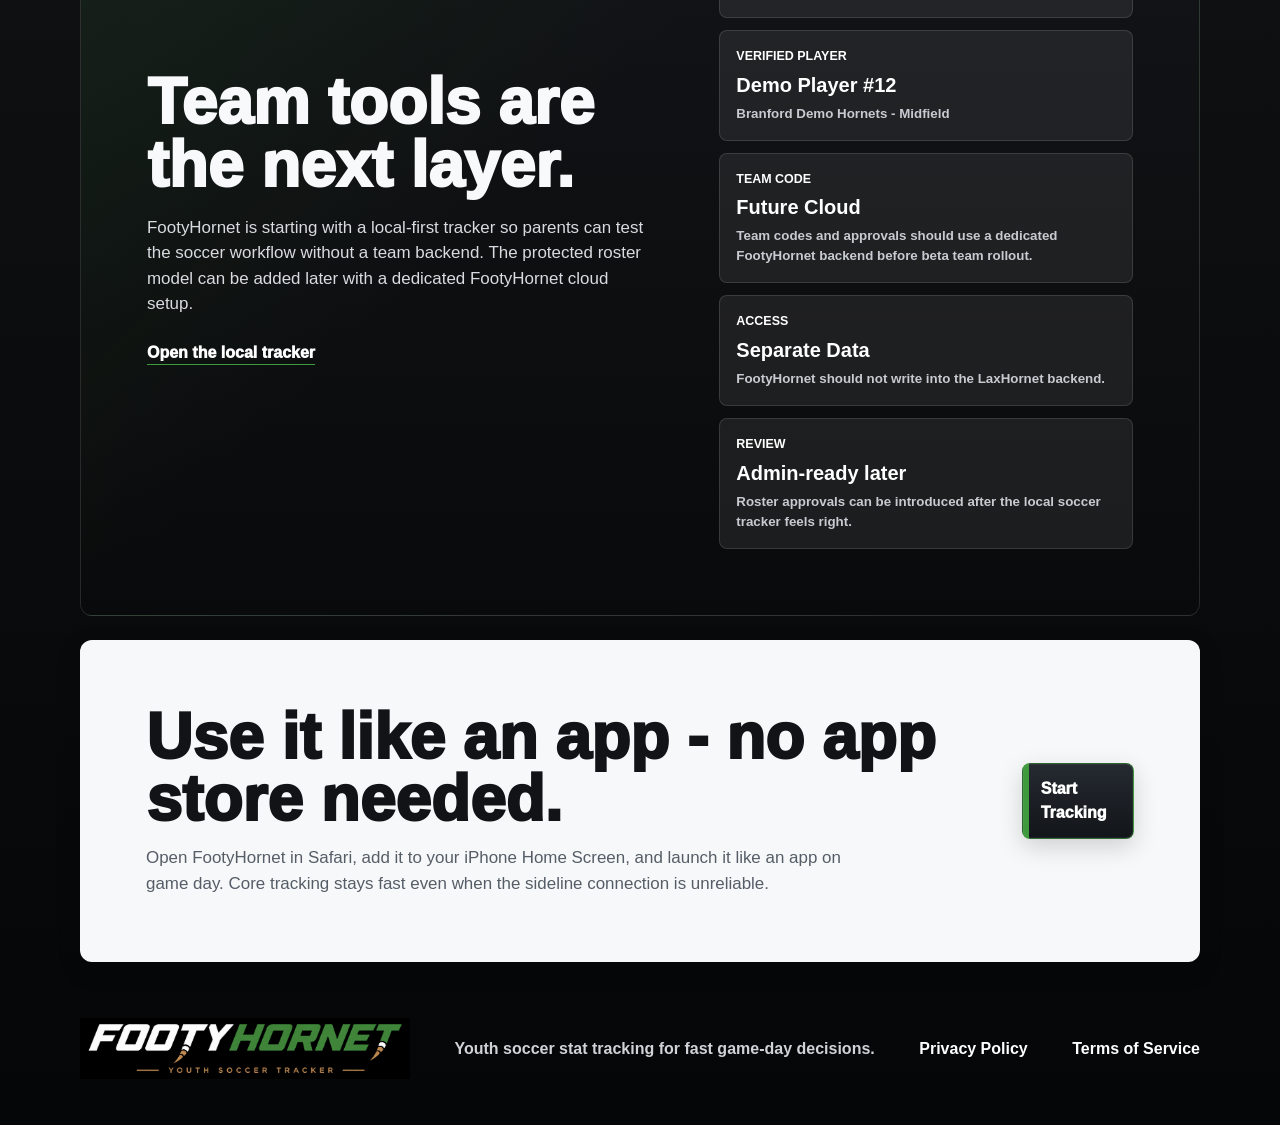
==== commit 65705b6d: "Polish FootyHornet local beta flow" ====
--- a/index.html
+++ b/index.html
@@ -6,18 +6,18 @@
     <meta name="theme-color" content="#0b0c0e" />
     <meta
       name="description"
-      content="FootyHornet is a mobile-first youth soccer stat tracker for parents, coaches, teams, live game sharing, offline tracking, and season review."
+      content="FootyHornet is a mobile-first youth soccer stat tracker for parents, local game tracking, offline saves, and season review."
     />
     <title>FootyHornet | Fast sideline stats that show your player&rsquo;s real impact</title>
-    <link rel="manifest" href="manifest.json?v=4" />
-    <link rel="icon" href="assets/footyhornet-icon.png?v=4" type="image/png" />
-    <link rel="apple-touch-icon" href="assets/footyhornet-icon.png?v=4" />
-    <link rel="stylesheet" href="landing.css?v=4" />
+    <link rel="manifest" href="manifest.json?v=5" />
+    <link rel="icon" href="assets/footyhornet-icon.png?v=5" type="image/png" />
+    <link rel="apple-touch-icon" href="assets/footyhornet-icon.png?v=5" />
+    <link rel="stylesheet" href="landing.css?v=5" />
   </head>
   <body>
     <header class="site-header" aria-label="FootyHornet landing navigation">
       <a class="brand-link" href="/" aria-label="FootyHornet home">
-        <img src="assets/footyhornet-logo.png?v=4" alt="FootyHornet" />
+        <img src="assets/footyhornet-logo.png?v=5" alt="FootyHornet" />
       </a>
       <nav class="landing-nav" aria-label="Primary">
         <a href="#how-it-works">How It Works</a>
@@ -32,22 +32,22 @@
     <main>
       <section class="hero">
         <div class="hero-copy">
-          <div class="hero-kicker">Live stat tracking for youth soccer families</div>
+          <div class="hero-kicker">Local stat tracking for youth soccer families</div>
           <h1>Fast sideline stats that show your player&rsquo;s real impact.</h1>
           <p>
             FootyHornet helps parents quickly log goals, assists, ball recoveries, saves,
             clearances, 50/50s, turnovers, hustle plays, and smart plays - then turns the
-            game into simple stats, live family updates, and season-long development insights.
+            game into simple stats, game recaps, and season-long development insights.
           </p>
           <div class="hero-actions">
             <a class="btn primary" href="app.html">Start Tracking a Player</a>
-            <a class="btn secondary" href="#teams">Set Up a Team</a>
+            <a class="btn secondary" href="#how-it-works">See How It Works</a>
           </div>
           <div class="trust-row" aria-label="Key app benefits">
             <span>No app store needed</span>
             <span>Works offline during games</span>
-            <span>Live family sharing</span>
-            <span>Parent-approved player access</span>
+            <span>Shareable game recaps</span>
+            <span>Cloud team tools coming later</span>
           </div>
           <div class="hero-stats" aria-label="Highlighted FootyHornet features">
             <div>
@@ -55,8 +55,8 @@
               <span>soccer events</span>
             </div>
             <div>
-              <strong>Live</strong>
-              <span>family updates</span>
+              <strong>Clear</strong>
+              <span>game recaps</span>
             </div>
             <div>
               <strong>A-</strong>
@@ -160,13 +160,13 @@
       <section id="how-it-works" class="section light">
         <div class="section-heading">
           <h2>How it works.</h2>
-          <p>Set the player, tap the play, share the live view, and review the full game story after the whistle.</p>
+          <p>Set the player, tap the play, review the full game story, and share the recap after the whistle.</p>
         </div>
         <div class="feature-list">
           <article>
             <span class="feature-number">01</span>
             <h3>Choose the player</h3>
-            <p>Pick the approved player and team you are tracking. Parent Trackers only see the player/team contexts they have been approved to access.</p>
+            <p>Add one or more local players on this phone, then switch to the correct player before each game.</p>
           </article>
           <article>
             <span class="feature-number">02</span>
@@ -175,8 +175,8 @@
           </article>
           <article>
             <span class="feature-number">03</span>
-            <h3>Share the live view</h3>
-            <p>Send a read-only link so family can follow the timeline, score context, and player impact without editing the game log.</p>
+            <h3>Share the recap</h3>
+            <p>Use the game review and family recap to summarize the timeline, score context, and player impact after the final whistle.</p>
           </article>
           <article>
             <span class="feature-number">04</span>
@@ -188,18 +188,18 @@
 
       <section id="teams" class="section dark-split">
         <div>
-          <h2>Team rosters stay protected.</h2>
+          <h2>Team tools are the next layer.</h2>
           <p>
-            Parents request access with a team code and jersey number. Admins approve the request.
-            Once approved, the parent only sees the player and team they are allowed to track — not the full roster.
+            FootyHornet is starting with a local-first tracker so parents can test the soccer workflow without a team backend.
+            The protected roster model can be added later with a dedicated FootyHornet cloud setup.
           </p>
-          <a class="text-link" href="app.html">Go to team access</a>
+          <a class="text-link" href="app.html">Open the local tracker</a>
         </div>
         <div class="team-panel">
           <div class="mini-card">
-            <span>Live Share</span>
-            <strong>Family follows live</strong>
-            <small>Copy a read-only link during the game so another phone, tablet, or computer can watch updates without editing stats.</small>
+            <span>Local Mode</span>
+            <strong>Track on this phone</strong>
+            <small>Set up players, track games, review stats, and keep season totals saved on the device.</small>
           </div>
           <div class="mini-card">
             <span>Verified Player</span>
@@ -208,18 +208,18 @@
           </div>
           <div class="mini-card">
             <span>Team Code</span>
-            <strong>MSSL6X</strong>
-            <small>Use the code shared by your team admin.</small>
+            <strong>Future Cloud</strong>
+            <small>Team codes and approvals should use a dedicated FootyHornet backend before beta team rollout.</small>
           </div>
           <div class="mini-card">
             <span>Access</span>
-            <strong>Approved</strong>
-            <small>Stats sync to the correct team and player.</small>
+            <strong>Separate Data</strong>
+            <small>FootyHornet should not write into the LaxHornet backend.</small>
           </div>
           <div class="mini-card">
             <span>Review</span>
-            <strong>Controlled by admins</strong>
-            <small>Access requests are reviewed before a parent can track a rostered player.</small>
+            <strong>Admin-ready later</strong>
+            <small>Roster approvals can be introduced after the local soccer tracker feels right.</small>
           </div>
         </div>
       </section>
@@ -237,7 +237,7 @@
     </main>
 
     <footer class="site-footer">
-      <img src="assets/footyhornet-logo.png?v=4" alt="FootyHornet" />
+      <img src="assets/footyhornet-logo.png?v=5" alt="FootyHornet" />
       <span>Youth soccer stat tracking for fast game-day decisions.</span>
       <a href="privacy.html">Privacy Policy</a>
       <a href="terms.html">Terms of Service</a>
